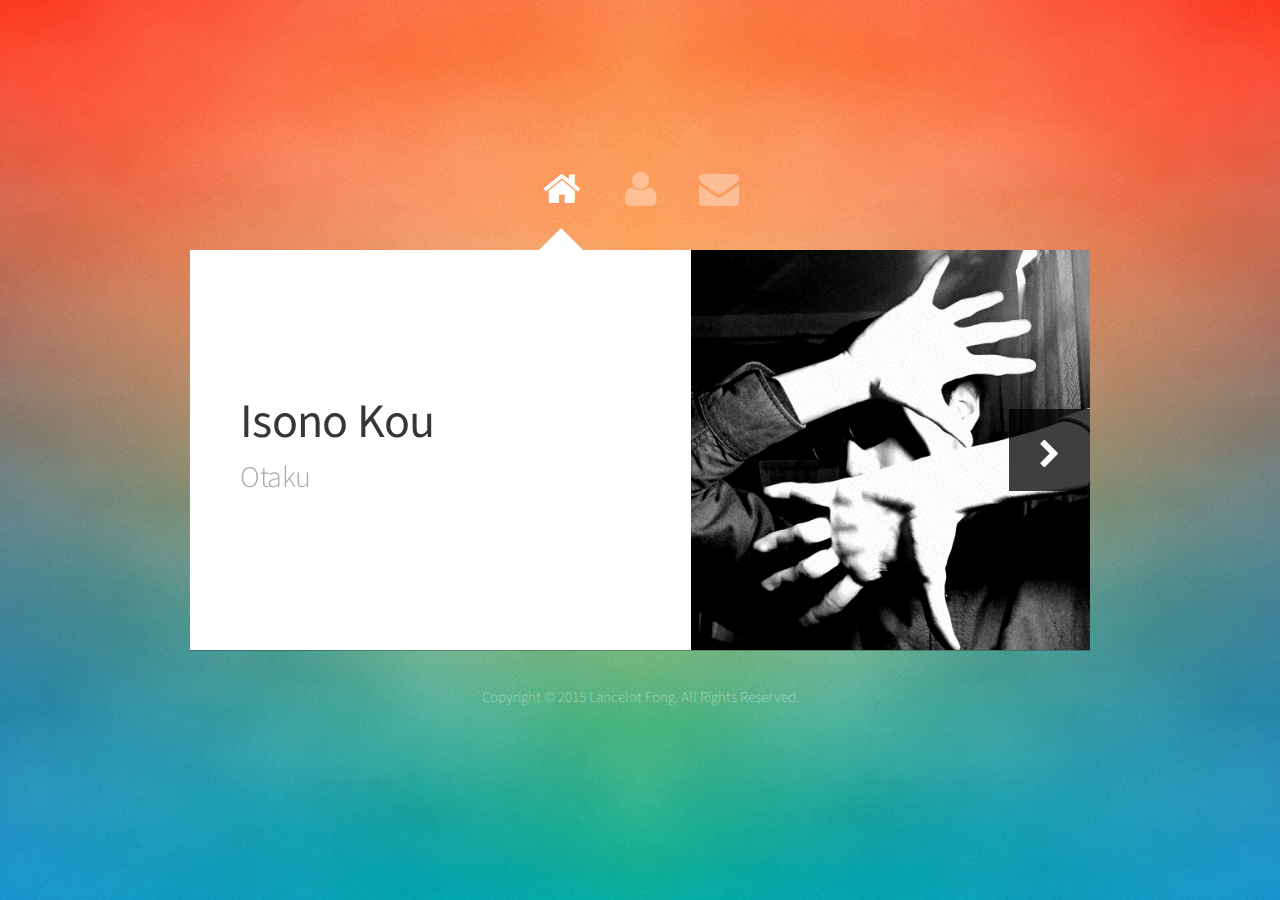
==== index.html @ bc3ad53a "update" ====
<!DOCTYPE HTML>
<!--
	Astral by HTML5 UP
-->
<html>
	<head>
		<title>Isono Kou</title>
		<meta charset="utf-8" />
		<meta name="viewport" content="width=device-width, initial-scale=1" />
		<!--[if lte IE 8]><script src="assets/js/ie/html5shiv.js"></script><![endif]-->
		<link rel="stylesheet" href="assets/css/main.css" />
		<noscript><link rel="stylesheet" href="assets/css/noscript.css" /></noscript>
		<!--[if lte IE 8]><link rel="stylesheet" href="assets/css/ie8.css" /><![endif]-->
	</head>
	<body>

		<!-- Wrapper-->
			<div id="wrapper">

				<!-- Nav -->
					<nav id="nav">
						<a href="#me" class="icon fa-home active"><span>Home</span></a>
						<a href="#about" class="icon fa-user"><span>About me</span></a>
						<a href="#contact" class="icon fa-envelope"><span>Contact</span></a>
					</nav>

				<!-- Main -->
					<div id="main">

						<!-- Me -->
							<article id="me" class="panel">
								<header>
									<h1>Isono Kou</h1>
									<p>Otaku</p>
								</header>
								<a href="#about" class="jumplink pic">
									<span class="arrow icon fa-chevron-right"><span>About me</span></span>
									<img src="images/me.jpg" alt="" />
								</a>
							</article>

						<!-- About -->
							<article id="about" class="panel">
								<header>
									<h2>About me</h2>
								</header>
								<p>
									Located in Guangzhou.<br>
									Studying in HHUC.<br>
									Male, Heterosexual, Single.<br>
									im@s Producer.<br>
								</p>
							</article>

						<!-- Contact -->
							<article id="contact" class="panel">
								<header>
									<h2>One more thing...</h2>
								</header>
								<section>
									<div class="row">
										<div class="4u 12u$(mobile)">
											<a href="https://twitter.com/NyOG_" class="image fit icon fa-twitter"><img src="images/pic01.jpg" alt=""></a>
										</div>
										<div class="4u 12u$(mobile)">
											<a href="http://weibo.com/u/617101222" class="image fit icon fa-weibo"><img src="images/pic02.jpg" alt=""></a>
										</div>
										<div class="4u$ 12u$(mobile)">
											<a href="http://instagram.com/nyog_" class="image fit icon fa-instagram"><img src="images/pic03.jpg" alt=""></a>
										</div>
										<div class="4u 12u$(mobile)">
											<a href="mailto:lbfy@maki.im" class="image fit icon fa-envelope"><img src="images/pic04.jpg" alt=""></a>
										</div>
										<div class="4u 12u$(mobile)">
											<a href="https://telegram.me/NyOGp" class="image fit icon fa-paper-plane-o"><img src="images/pic05.jpg" alt=""></a>
										</div>
										<div class="4u$ 12u$(mobile)">
											<a href="http://blog.maki.im" class="image fit icon fa-tumblr"><img src="images/pic06.jpg" alt=""></a>
										</div>
									</div>
								</section>

							</article>

					</div>

				<!-- Footer -->
					<div id="footer">
						<ul class="copyright">
							<li>Copyright &copy; 2015 Lancelot Fong. All Rights Reserved.</li>
						</ul>
					</div>

			</div>

		<!-- Scripts -->
			<script src="assets/js/jquery.min.js"></script>
			<script src="assets/js/skel.min.js"></script>
			<script src="assets/js/skel-viewport.min.js"></script>
			<script src="assets/js/util.js"></script>
			<!--[if lte IE 8]><script src="assets/js/ie/respond.min.js"></script><![endif]-->
			<script src="assets/js/main.js"></script>

	</body>
</html>
---- assets/css/main.css ----
@import url("http://fonts.googleapis.com/css?family=Source+Sans+Pro:300,400,300italic,400italic");
@import url("font-awesome.min.css");

/*
	Astral by HTML5 UP
	html5up.net | @n33co
	Free for personal and commercial use under the CCA 3.0 license (html5up.net/license)
*/

/* Reset */

	html, body, div, span, applet, object, iframe, h1, h2, h3, h4, h5, h6, p, blockquote, pre, a, abbr, acronym, address, big, cite, code, del, dfn, em, img, ins, kbd, q, s, samp, small, strike, strong, sub, sup, tt, var, b, u, i, center, dl, dt, dd, ol, ul, li, fieldset, form, label, legend, table, caption, tbody, tfoot, thead, tr, th, td, article, aside, canvas, details, embed, figure, figcaption, footer, header, hgroup, menu, nav, output, ruby, section, summary, time, mark, audio, video {
		margin: 0;
		padding: 0;
		border: 0;
		font-size: 100%;
		font: inherit;
		vertical-align: baseline;
	}

	article, aside, details, figcaption, figure, footer, header, hgroup, menu, nav, section {
		display: block;
	}

	body {
		line-height: 1;
	}

	ol, ul {
		list-style: none;
	}

	blockquote, q {
		quotes: none;
	}

	blockquote:before, blockquote:after, q:before, q:after {
		content: '';
		content: none;
	}

	table {
		border-collapse: collapse;
		border-spacing: 0;
	}

	body {
		-webkit-text-size-adjust: none;
	}

/* Box Model */

	*, *:before, *:after {
		-moz-box-sizing: border-box;
		-webkit-box-sizing: border-box;
		box-sizing: border-box;
	}

/* Grid */

	.row {
		border-bottom: solid 1px transparent;
		-moz-box-sizing: border-box;
		-webkit-box-sizing: border-box;
		box-sizing: border-box;
	}

	.row > * {
		float: left;
		-moz-box-sizing: border-box;
		-webkit-box-sizing: border-box;
		box-sizing: border-box;
	}

	.row:after, .row:before {
		content: '';
		display: block;
		clear: both;
		height: 0;
	}

	.row.uniform > * > :first-child {
		margin-top: 0;
	}

	.row.uniform > * > :last-child {
		margin-bottom: 0;
	}

	.row.\30 \25 > * {
		padding: 0 0 0 0px;
	}

	.row.\30 \25 {
		margin: 0 0 -1px 0px;
	}

	.row.uniform.\30 \25 > * {
		padding: 0px 0 0 0px;
	}

	.row.uniform.\30 \25 {
		margin: 0px 0 -1px 0px;
	}

	.row > * {
		padding: 0 0 0 40px;
	}

	.row {
		margin: 0 0 -1px -40px;
	}

	.row.uniform > * {
		padding: 40px 0 0 40px;
	}

	.row.uniform {
		margin: -40px 0 -1px -40px;
	}

	.row.\32 00\25 > * {
		padding: 0 0 0 80px;
	}

	.row.\32 00\25 {
		margin: 0 0 -1px -80px;
	}

	.row.uniform.\32 00\25 > * {
		padding: 80px 0 0 80px;
	}

	.row.uniform.\32 00\25 {
		margin: -80px 0 -1px -80px;
	}

	.row.\31 50\25 > * {
		padding: 0 0 0 60px;
	}

	.row.\31 50\25 {
		margin: 0 0 -1px -60px;
	}

	.row.uniform.\31 50\25 > * {
		padding: 60px 0 0 60px;
	}

	.row.uniform.\31 50\25 {
		margin: -60px 0 -1px -60px;
	}

	.row.\35 0\25 > * {
		padding: 0 0 0 20px;
	}

	.row.\35 0\25 {
		margin: 0 0 -1px -20px;
	}

	.row.uniform.\35 0\25 > * {
		padding: 20px 0 0 20px;
	}

	.row.uniform.\35 0\25 {
		margin: -20px 0 -1px -20px;
	}

	.row.\32 5\25 > * {
		padding: 0 0 0 10px;
	}

	.row.\32 5\25 {
		margin: 0 0 -1px -10px;
	}

	.row.uniform.\32 5\25 > * {
		padding: 10px 0 0 10px;
	}

	.row.uniform.\32 5\25 {
		margin: -10px 0 -1px -10px;
	}

	.\31 2u, .\31 2u\24 {
		width: 100%;
		clear: none;
		margin-left: 0;
	}

	.\31 1u, .\31 1u\24 {
		width: 91.6666666667%;
		clear: none;
		margin-left: 0;
	}

	.\31 0u, .\31 0u\24 {
		width: 83.3333333333%;
		clear: none;
		margin-left: 0;
	}

	.\39 u, .\39 u\24 {
		width: 75%;
		clear: none;
		margin-left: 0;
	}

	.\38 u, .\38 u\24 {
		width: 66.6666666667%;
		clear: none;
		margin-left: 0;
	}

	.\37 u, .\37 u\24 {
		width: 58.3333333333%;
		clear: none;
		margin-left: 0;
	}

	.\36 u, .\36 u\24 {
		width: 50%;
		clear: none;
		margin-left: 0;
	}

	.\35 u, .\35 u\24 {
		width: 41.6666666667%;
		clear: none;
		margin-left: 0;
	}

	.\34 u, .\34 u\24 {
		width: 33.3333333333%;
		clear: none;
		margin-left: 0;
	}

	.\33 u, .\33 u\24 {
		width: 25%;
		clear: none;
		margin-left: 0;
	}

	.\32 u, .\32 u\24 {
		width: 16.6666666667%;
		clear: none;
		margin-left: 0;
	}

	.\31 u, .\31 u\24 {
		width: 8.3333333333%;
		clear: none;
		margin-left: 0;
	}

	.\31 2u\24 + *,
	.\31 1u\24 + *,
	.\31 0u\24 + *,
	.\39 u\24 + *,
	.\38 u\24 + *,
	.\37 u\24 + *,
	.\36 u\24 + *,
	.\35 u\24 + *,
	.\34 u\24 + *,
	.\33 u\24 + *,
	.\32 u\24 + *,
	.\31 u\24 + * {
		clear: left;
	}

	.\-11u {
		margin-left: 91.66667%;
	}

	.\-10u {
		margin-left: 83.33333%;
	}

	.\-9u {
		margin-left: 75%;
	}

	.\-8u {
		margin-left: 66.66667%;
	}

	.\-7u {
		margin-left: 58.33333%;
	}

	.\-6u {
		margin-left: 50%;
	}

	.\-5u {
		margin-left: 41.66667%;
	}

	.\-4u {
		margin-left: 33.33333%;
	}

	.\-3u {
		margin-left: 25%;
	}

	.\-2u {
		margin-left: 16.66667%;
	}

	.\-1u {
		margin-left: 8.33333%;
	}

	@media screen and (min-width: 737px) {

		.row > * {
			padding: 25px 0 0 25px;
		}

		.row {
			margin: -25px 0 -1px -25px;
		}

		.row.uniform > * {
			padding: 25px 0 0 25px;
		}

		.row.uniform {
			margin: -25px 0 -1px -25px;
		}

		.row.\32 00\25 > * {
			padding: 50px 0 0 50px;
		}

		.row.\32 00\25 {
			margin: -50px 0 -1px -50px;
		}

		.row.uniform.\32 00\25 > * {
			padding: 50px 0 0 50px;
		}

		.row.uniform.\32 00\25 {
			margin: -50px 0 -1px -50px;
		}

		.row.\31 50\25 > * {
			padding: 37.5px 0 0 37.5px;
		}

		.row.\31 50\25 {
			margin: -37.5px 0 -1px -37.5px;
		}

		.row.uniform.\31 50\25 > * {
			padding: 37.5px 0 0 37.5px;
		}

		.row.uniform.\31 50\25 {
			margin: -37.5px 0 -1px -37.5px;
		}

		.row.\35 0\25 > * {
			padding: 12.5px 0 0 12.5px;
		}

		.row.\35 0\25 {
			margin: -12.5px 0 -1px -12.5px;
		}

		.row.uniform.\35 0\25 > * {
			padding: 12.5px 0 0 12.5px;
		}

		.row.uniform.\35 0\25 {
			margin: -12.5px 0 -1px -12.5px;
		}

		.row.\32 5\25 > * {
			padding: 6.25px 0 0 6.25px;
		}

		.row.\32 5\25 {
			margin: -6.25px 0 -1px -6.25px;
		}

		.row.uniform.\32 5\25 > * {
			padding: 6.25px 0 0 6.25px;
		}

		.row.uniform.\32 5\25 {
			margin: -6.25px 0 -1px -6.25px;
		}

		.\31 2u\28desktop\29, .\31 2u\24\28desktop\29 {
			width: 100%;
			clear: none;
			margin-left: 0;
		}

		.\31 1u\28desktop\29, .\31 1u\24\28desktop\29 {
			width: 91.6666666667%;
			clear: none;
			margin-left: 0;
		}

		.\31 0u\28desktop\29, .\31 0u\24\28desktop\29 {
			width: 83.3333333333%;
			clear: none;
			margin-left: 0;
		}

		.\39 u\28desktop\29, .\39 u\24\28desktop\29 {
			width: 75%;
			clear: none;
			margin-left: 0;
		}

		.\38 u\28desktop\29, .\38 u\24\28desktop\29 {
			width: 66.6666666667%;
			clear: none;
			margin-left: 0;
		}

		.\37 u\28desktop\29, .\37 u\24\28desktop\29 {
			width: 58.3333333333%;
			clear: none;
			margin-left: 0;
		}

		.\36 u\28desktop\29, .\36 u\24\28desktop\29 {
			width: 50%;
			clear: none;
			margin-left: 0;
		}

		.\35 u\28desktop\29, .\35 u\24\28desktop\29 {
			width: 41.6666666667%;
			clear: none;
			margin-left: 0;
		}

		.\34 u\28desktop\29, .\34 u\24\28desktop\29 {
			width: 33.3333333333%;
			clear: none;
			margin-left: 0;
		}

		.\33 u\28desktop\29, .\33 u\24\28desktop\29 {
			width: 25%;
			clear: none;
			margin-left: 0;
		}

		.\32 u\28desktop\29, .\32 u\24\28desktop\29 {
			width: 16.6666666667%;
			clear: none;
			margin-left: 0;
		}

		.\31 u\28desktop\29, .\31 u\24\28desktop\29 {
			width: 8.3333333333%;
			clear: none;
			margin-left: 0;
		}

		.\31 2u\24\28desktop\29 + *,
		.\31 1u\24\28desktop\29 + *,
		.\31 0u\24\28desktop\29 + *,
		.\39 u\24\28desktop\29 + *,
		.\38 u\24\28desktop\29 + *,
		.\37 u\24\28desktop\29 + *,
		.\36 u\24\28desktop\29 + *,
		.\35 u\24\28desktop\29 + *,
		.\34 u\24\28desktop\29 + *,
		.\33 u\24\28desktop\29 + *,
		.\32 u\24\28desktop\29 + *,
		.\31 u\24\28desktop\29 + * {
			clear: left;
		}

		.\-11u\28desktop\29 {
			margin-left: 91.66667%;
		}

		.\-10u\28desktop\29 {
			margin-left: 83.33333%;
		}

		.\-9u\28desktop\29 {
			margin-left: 75%;
		}

		.\-8u\28desktop\29 {
			margin-left: 66.66667%;
		}

		.\-7u\28desktop\29 {
			margin-left: 58.33333%;
		}

		.\-6u\28desktop\29 {
			margin-left: 50%;
		}

		.\-5u\28desktop\29 {
			margin-left: 41.66667%;
		}

		.\-4u\28desktop\29 {
			margin-left: 33.33333%;
		}

		.\-3u\28desktop\29 {
			margin-left: 25%;
		}

		.\-2u\28desktop\29 {
			margin-left: 16.66667%;
		}

		.\-1u\28desktop\29 {
			margin-left: 8.33333%;
		}

	}

	@media screen and (max-width: 736px) {

		.row > * {
			padding: 15px 0 0 15px;
		}

		.row {
			margin: -15px 0 -1px -15px;
		}

		.row.uniform > * {
			padding: 15px 0 0 15px;
		}

		.row.uniform {
			margin: -15px 0 -1px -15px;
		}

		.row.\32 00\25 > * {
			padding: 30px 0 0 30px;
		}

		.row.\32 00\25 {
			margin: -30px 0 -1px -30px;
		}

		.row.uniform.\32 00\25 > * {
			padding: 30px 0 0 30px;
		}

		.row.uniform.\32 00\25 {
			margin: -30px 0 -1px -30px;
		}

		.row.\31 50\25 > * {
			padding: 22.5px 0 0 22.5px;
		}

		.row.\31 50\25 {
			margin: -22.5px 0 -1px -22.5px;
		}

		.row.uniform.\31 50\25 > * {
			padding: 22.5px 0 0 22.5px;
		}

		.row.uniform.\31 50\25 {
			margin: -22.5px 0 -1px -22.5px;
		}

		.row.\35 0\25 > * {
			padding: 7.5px 0 0 7.5px;
		}

		.row.\35 0\25 {
			margin: -7.5px 0 -1px -7.5px;
		}

		.row.uniform.\35 0\25 > * {
			padding: 7.5px 0 0 7.5px;
		}

		.row.uniform.\35 0\25 {
			margin: -7.5px 0 -1px -7.5px;
		}

		.row.\32 5\25 > * {
			padding: 3.75px 0 0 3.75px;
		}

		.row.\32 5\25 {
			margin: -3.75px 0 -1px -3.75px;
		}

		.row.uniform.\32 5\25 > * {
			padding: 3.75px 0 0 3.75px;
		}

		.row.uniform.\32 5\25 {
			margin: -3.75px 0 -1px -3.75px;
		}

		.\31 2u\28mobile\29, .\31 2u\24\28mobile\29 {
			width: 100%;
			clear: none;
			margin-left: 0;
		}

		.\31 1u\28mobile\29, .\31 1u\24\28mobile\29 {
			width: 91.6666666667%;
			clear: none;
			margin-left: 0;
		}

		.\31 0u\28mobile\29, .\31 0u\24\28mobile\29 {
			width: 83.3333333333%;
			clear: none;
			margin-left: 0;
		}

		.\39 u\28mobile\29, .\39 u\24\28mobile\29 {
			width: 75%;
			clear: none;
			margin-left: 0;
		}

		.\38 u\28mobile\29, .\38 u\24\28mobile\29 {
			width: 66.6666666667%;
			clear: none;
			margin-left: 0;
		}

		.\37 u\28mobile\29, .\37 u\24\28mobile\29 {
			width: 58.3333333333%;
			clear: none;
			margin-left: 0;
		}

		.\36 u\28mobile\29, .\36 u\24\28mobile\29 {
			width: 50%;
			clear: none;
			margin-left: 0;
		}

		.\35 u\28mobile\29, .\35 u\24\28mobile\29 {
			width: 41.6666666667%;
			clear: none;
			margin-left: 0;
		}

		.\34 u\28mobile\29, .\34 u\24\28mobile\29 {
			width: 33.3333333333%;
			clear: none;
			margin-left: 0;
		}

		.\33 u\28mobile\29, .\33 u\24\28mobile\29 {
			width: 25%;
			clear: none;
			margin-left: 0;
		}

		.\32 u\28mobile\29, .\32 u\24\28mobile\29 {
			width: 16.6666666667%;
			clear: none;
			margin-left: 0;
		}

		.\31 u\28mobile\29, .\31 u\24\28mobile\29 {
			width: 8.3333333333%;
			clear: none;
			margin-left: 0;
		}

		.\31 2u\24\28mobile\29 + *,
		.\31 1u\24\28mobile\29 + *,
		.\31 0u\24\28mobile\29 + *,
		.\39 u\24\28mobile\29 + *,
		.\38 u\24\28mobile\29 + *,
		.\37 u\24\28mobile\29 + *,
		.\36 u\24\28mobile\29 + *,
		.\35 u\24\28mobile\29 + *,
		.\34 u\24\28mobile\29 + *,
		.\33 u\24\28mobile\29 + *,
		.\32 u\24\28mobile\29 + *,
		.\31 u\24\28mobile\29 + * {
			clear: left;
		}

		.\-11u\28mobile\29 {
			margin-left: 91.66667%;
		}

		.\-10u\28mobile\29 {
			margin-left: 83.33333%;
		}

		.\-9u\28mobile\29 {
			margin-left: 75%;
		}

		.\-8u\28mobile\29 {
			margin-left: 66.66667%;
		}

		.\-7u\28mobile\29 {
			margin-left: 58.33333%;
		}

		.\-6u\28mobile\29 {
			margin-left: 50%;
		}

		.\-5u\28mobile\29 {
			margin-left: 41.66667%;
		}

		.\-4u\28mobile\29 {
			margin-left: 33.33333%;
		}

		.\-3u\28mobile\29 {
			margin-left: 25%;
		}

		.\-2u\28mobile\29 {
			margin-left: 16.66667%;
		}

		.\-1u\28mobile\29 {
			margin-left: 8.33333%;
		}

	}

/* Basic */

	body {
		background-image: url("images/overlay.png"), url("images/bg.jpg");
		background-repeat: repeat, no-repeat;
		background-size: auto, 100% 100%;
		font-family: 'Source Sans Pro', sans-serif;
		font-weight: 300;
		color: #777777;
	}

		body.is-loading *, body.is-loading *:before, body.is-loading *:after {
			-moz-transition: none !important;
			-webkit-transition: none !important;
			-ms-transition: none !important;
			transition: none !important;
			-moz-animation: none !important;
			-webkit-animation: none !important;
			-ms-animation: none !important;
			animation: none !important;
		}

	input, textarea, select {
		font-family: 'Source Sans Pro', sans-serif;
		font-weight: 300;
		color: #777777;
	}

	strong, b, h1, h2, h3, h4, h5, h6 {
		font-weight: 400;
		color: #363636;
	}

	blockquote {
		border-left: solid 0.5em #ddd;
		padding: 1em 0 1em 2em;
		font-style: italic;
	}

	em, i {
		font-style: italic;
	}

	hr {
		border: 0;
		border-top: solid 1px #ddd;
		padding: 1.5em 0 0 0;
		margin: 1.75em 0 0 0;
	}

	sub {
		position: relative;
		top: 0.5em;
		font-size: 0.8em;
	}

	sup {
		position: relative;
		top: -0.5em;
		font-size: 0.8em;
	}

	br.clear {
		clear: both;
	}

	p, ul, ol, dl, table, blockquote, form {
		margin-bottom: 2em;
	}

/* Table */

	table {
		width: 100%;
	}

		table.default tbody tr {
			border-bottom: solid 1px #f4f4f4;
		}

		table.default td {
			padding: 0.5em 1em 0.5em 1em;
		}

		table.default th {
			text-align: left;
			font-weight: 400;
			padding: 0.5em 1em 0.5em 1em;
		}

		table.default thead {
			border-bottom: solid 2px #f4f4f4;
		}

/* Form */

	form label {
		display: block;
		font-weight: 400;
		color: #363636;
		margin: 0 0 1em 0;
	}

	form input[type="text"],
	form input[type="email"],
	form input[type="password"],
	form select,
	form textarea {
		-webkit-appearance: none;
		border: 0;
		background: #f4f4f4;
		padding: 0.75em;
		width: 100%;
		-moz-transition: background-color .25s ease-in-out;
		-webkit-transition: background-color .25s ease-in-out;
		-ms-transition: background-color .25s ease-in-out;
		transition: background-color .25s ease-in-out;
	}

		form input[type="text"]:focus,
		form input[type="email"]:focus,
		form input[type="password"]:focus,
		form select:focus,
		form textarea:focus {
			background: #f8f8f8;
		}

	form input[type="text"],
	form input[type="email"],
	form input[type="password"],
	form select {
		line-height: 1.35em;
	}

	form ::-webkit-input-placeholder {
		color: #999;
	}

	form :-moz-placeholder {
		color: #999;
	}

	form ::-moz-placeholder {
		color: #999;
	}

	form :-ms-input-placeholder {
		color: #999;
	}

/* Section/Article */

	section, article {
		margin-bottom: 3em;
	}

		section > :last-child, section:last-child, article > :last-child, article:last-child {
			margin-bottom: 0;
		}

	header > p {
		color: #aaa;
	}

/* Image */

	.image {
		display: inline-block;
	}

		.image img {
			display: block;
			width: 100%;
		}

		.image.fit {
			display: block;
			width: 100%;
		}

		.image.featured {
			display: block;
			width: 100%;
			margin: 0 0 2em 0;
		}

		.image.left {
			float: left;
			margin: 0 2em 2em 0;
		}

		.image.centered {
			display: block;
			margin: 0 0 2em 0;
		}

			.image.centered img {
				margin: 0 auto;
				width: auto;
			}
				.image.icon {
			-moz-perspective: 500px;
			-webkit-perspective: 500px;
			-ms-perspective: 500px;
			perspective: 500px;
		}

			.image.icon:before {
				-moz-transition: -moz-transform 0.1s ease-in-out, font-size 0.1s ease-in-out;
				-webkit-transition: -webkit-transform 0.1s ease-in-out, font-size 0.1s ease-in-out;
				-ms-transition: -ms-transform 0.1s ease-in-out, font-size 0.1s ease-in-out;
				transition: transform 0.1s ease-in-out, font-size 0.1s ease-in-out;
				color: #fff;
				font-size: 6em;
				height: 1em;
				left: 50%;
				line-height: 1em;
				margin: -0.5em 0 0 -0.5em;
				position: absolute;
				text-align: center;
				top: 50%;
				width: 1em;
				z-index: 1;
			}

			.image.icon:hover:before {
				-moz-transform: translateZ(1em);
				-webkit-transform: translateZ(1em);
				-ms-transform: translateZ(1em);
				transform: translateZ(1em);
			}

			.image.icon:hover:after {
				opacity: 1;
			}

	span.image.icon {
		cursor: default;
	}
	

/* Button */

	input[type="button"],
	input[type="submit"],
	input[type="reset"],
	button,
	.button {
		-webkit-appearance: none;
		display: inline-block;
		background-color: #222222;
		color: #ffffff;
		border: 0;
		cursor: pointer;
		outline: 0;
		-moz-transition: background-color .25s ease-in-out;
		-webkit-transition: background-color .25s ease-in-out;
		-ms-transition: background-color .25s ease-in-out;
		transition: background-color .25s ease-in-out;
	}

		input[type="button"]:hover,
		input[type="submit"]:hover,
		input[type="reset"]:hover,
		button:hover,
		.button:hover {
			background-color: #333333;
		}

		input[type="button"]:active,
		input[type="submit"]:active,
		input[type="reset"]:active,
		button:active,
		.button:active {
			background-color: #444444;
		}

		input[type="button"].alt,
		input[type="submit"].alt,
		input[type="reset"].alt,
		button.alt,
		.button.alt {
			background-color: #777777;
		}

			input[type="button"].alt:hover,
			input[type="submit"].alt:hover,
			input[type="reset"].alt:hover,
			button.alt:hover,
			.button.alt:hover {
				background-color: #888888;
			}

			input[type="button"].alt:active,
			input[type="submit"].alt:active,
			input[type="reset"].alt:active,
			button.alt:active,
			.button.alt:active {
				background-color: #999999;
			}

/* List */

	ul.default {
		list-style: disc;
		padding-left: 1em;
	}

		ul.default li {
			padding-left: 0.5em;
		}

	ul.actions li {
		display: inline-block;
		margin-left: 0.5em;
	}

		ul.actions li:first-child {
			margin-left: 0;
		}

	ol.default {
		list-style: decimal;
		padding-left: 1.25em;
	}

		ol.default li {
			padding-left: 0.25em;
		}

/* Icons */

	.icon {
		position: relative;
		text-decoration: none;
	}

		.icon:before {
			-moz-osx-font-smoothing: grayscale;
			-webkit-font-smoothing: antialiased;
			font-family: FontAwesome;
			font-style: normal;
			font-weight: normal;
			text-transform: none !important;
		}

		.icon > .label {
			display: none;
		}

/* Nav */

	#nav a {
		position: relative;
		display: inline-block;
		color: #ffffff;
		width: 1em;
		height: 1em;
		line-height: 0.9em;
	}

		#nav a.icon:before {
			padding-right: 0;
		}

/* Panels */

	#main {
		position: relative;
		overflow: hidden;
	}

	.panel {
		position: relative;
	}

/* Me */

	#me .pic {
		position: relative;
		display: block;
	}

		#me .pic:before {
			content: '';
			position: absolute;
			top: 0;
			left: 0;
			background: url("images/overlay.png");
			width: 100%;
			height: 100%;
			z-index: 1;
		}

/* Footer */

	#footer {
		color: #ccc;
		color: rgba(255, 255, 255, 0.45);
	}

		#footer a {
			color: #ddd;
			color: rgba(255, 255, 255, 0.65);
			-moz-transition: color .25s ease-in-out;
			-webkit-transition: color .25s ease-in-out;
			-ms-transition: color .25s ease-in-out;
			transition: color .25s ease-in-out;
		}

			#footer a:hover {
				color: white;
			}

		#footer .copyright li {
			display: inline-block;
		}

			#footer .copyright li:before {
				display: inline;
				content: '\2022';
				opacity: 0.5;
				padding: 0 0.75em 0 0.75em;
			}

			#footer .copyright li:first-child:before {
				display: none;
			}

/* Desktop */

	@media screen and (min-width: 737px) {

		/* Basic */

			html {
				min-width: 100%;
				min-height: 100%;
			}

			body {
				width: 100%;
				min-width: 1000px;
				min-height: 100%;
				overflow-y: scroll;
				background-attachment: fixed;
				font-size: 14pt;
				line-height: 1.75em;
			}

			input, textarea, select {
				font-size: 14pt;
				line-height: 1.75em;
			}

			h1 {
				font-size: 2.4em;
				letter-spacing: -0.015em;
			}

			h2 {
				font-size: 1.8em;
				letter-spacing: -0.015em;
			}

			h3, h4, h5, h6 {
				font-size: 1.25em;
				letter-spacing: -0.015em;
			}

		/* Section/Article */

			header {
				margin: 0 0 1.5em 0;
			}

				header > p {
					margin: 0.5em 0 0 0;
				}

		/* Button */

			input[type="button"],
			input[type="submit"],
			input[type="reset"],
			button,
			.button {
				padding: 0.7em 1.5em 0.7em 1.5em;
			}

				input[type="button"].small,
				input[type="submit"].small,
				input[type="reset"].small,
				button.small,
				.button.small {
					font-size: 0.75em;
				}

				input[type="button"].big,
				input[type="submit"].big,
				input[type="reset"].big,
				button.big,
				.button.big {
					font-size: 1.25em;
					padding: 0.5em 1.25em 0.5em 1.25em;
				}

				input[type="button"].huge,
				input[type="submit"].huge,
				input[type="reset"].huge,
				button.huge,
				.button.huge {
					font-size: 1.5em;
					padding: 0.5em 1.25em 0.5em 1.25em;
				}

		/* Wrapper */

			#wrapper {
				width: 45em;
				margin: 0 auto;
				opacity: 0.00001;
			}

				#wrapper.tall {
					padding-bottom: 6em;
				}

		/* Nav */

			#nav {
				text-align: center;
				height: 4.25em;
				cursor: default;
			}

				#nav a {
					font-size: 2.5em;
					margin: 0 0.25em 0 0.25em;
					opacity: 0.35;
					outline: 0;
					-moz-transition: opacity .25s ease-in-out;
					-webkit-transition: opacity .25s ease-in-out;
					-ms-transition: opacity .25s ease-in-out;
					transition: opacity .25s ease-in-out;
				}

					#nav a:before {
						font-size: 0.8em;
					}

					#nav a:after {
						content: '';
						display: block;
						position: absolute;
						left: 50%;
						bottom: -0.75em;
						margin-left: -0.5em;
						border-bottom: solid 0em #ffffff;
						border-left: solid 0.5em transparent;
						border-right: solid 0.5em transparent;
						-moz-transition: border-bottom-width .25s ease-in-out;
						-webkit-transition: border-bottom-width .25s ease-in-out;
						-ms-transition: border-bottom-width .25s ease-in-out;
						transition: border-bottom-width .25s ease-in-out;
					}

					#nav a span {
						display: block;
						position: absolute;
						background: #222222;
						color: #ffffff;
						top: -2.75em;
						font-size: 0.3em;
						height: 2.25em;
						line-height: 2.25em;
						left: 50%;
						opacity: 0;
						-moz-transition: opacity .25s ease-in-out;
						-webkit-transition: opacity .25s ease-in-out;
						-ms-transition: opacity .25s ease-in-out;
						transition: opacity .25s ease-in-out;
						width: 5.5em;
						margin-left: -2.75em;
					}

						#nav a span:after {
							content: '';
							display: block;
							position: absolute;
							bottom: -0.4em;
							left: 50%;
							margin-left: -0.6em;
							border-top: solid 0.6em #222222;
							border-left: solid 0.6em transparent;
							border-right: solid 0.6em transparent;
						}

					#nav a:hover {
						opacity: 1.0;
					}

						#nav a:hover span {
							opacity: 1.0;
						}

					#nav a.active {
						opacity: 1.0;
					}

						#nav a.active:after {
							border-bottom-width: 0.5em;
						}

		/* Panels */

			#main {
				width: 45em;
				background: #ffffff;
				box-shadow: 0px 1px 0px 0px rgba(0, 0, 0, 0.25);
			}

			.panel {
				padding: 3.5em 2.5em 3.5em 2.5em;
				position: absolute;
				top: 0;
				left: 0;
				width: 45em;
			}

		/* Me */

			#me {
				padding: 0;
				height: 20em;
			}

				#me .pic {
					display: block;
					position: absolute;
					right: -1px;
					top: 0;
					height: 100%;
					text-decoration: none;
				}

					#me .pic img {
						position: relative;
						display: block;
						height: 100%;
					}

					#me .pic .arrow {
						display: block;
						position: absolute;
						right: 0;
						top: 50%;
						margin-top: -1.375em;
						width: 2.75em;
						height: 2.75em;
						background: #000;
						background: rgba(0, 0, 0, 0.75);
						color: #ffffff;
						text-align: center;
						line-height: 2.75em;
						font-size: 1.5em;
						z-index: 1;
						-moz-transition: width .15s ease-in-out, padding-right .15s ease-in-out;
						-webkit-transition: width .15s ease-in-out, padding-right .15s ease-in-out;
						-ms-transition: width .15s ease-in-out, padding-right .15s ease-in-out;
						transition: width .15s ease-in-out, padding-right .15s ease-in-out;
					}

						#me .pic .arrow:before {
							position: relative;
							padding-right: 0;
							top: 0.125em;
						}

						#me .pic .arrow span {
							display: block;
							text-indent: -9999px;
						}

					#me .pic:hover .arrow {
						width: 3em;
						padding-right: 0.25em;
					}

				#me header {
					position: absolute;
					left: 0;
					top: 0;
					width: 100%;
					height: 100%;
					margin-left: 2.5em;
				}

					#me header > h1 {
						position: absolute;
						left: 0;
						bottom: 52.5%;
						margin: 0;
					}

					#me header > p {
						position: absolute;
						left: 0;
						top: 52.5%;
						font-size: 1.5em;
						letter-spacing: -0.015em;
						margin-top: 0;
					}

		/* Footer */

			#footer {
				text-align: center;
				padding: 2em 0 0 0;
				font-size: 0.75em;
			}

	}

/* Mobile */

	@media screen and (max-width: 736px) {

		/* Basic */

			body, input, textarea, select {
				font-size: 11pt;
				line-height: 1.75em;
			}

			h1, h2 {
				font-size: 1.75em;
				letter-spacing: -0.025em;
			}

			h3, h4, h5, h6 {
				font-size: 1.25em;
				letter-spacing: -0.025em;
			}

		/* Section/Article */

			header {
				margin: 0 0 1.5em 0;
			}

				header > p {
					margin: 0.5em 0 0 0;
				}

		/* Table */

			table.style1 {
				overflow-x: scroll;
			}

		/* List */

			ul.actions li {
				display: block;
				margin: 0.5em 0 0 0;
			}

				ul.actions li:first-child {
					margin-top: 0;
				}

		/* Button */

			input[type="button"],
			input[type="submit"],
			input[type="reset"],
			button,
			.button {
				display: block;
				width: 100%;
				padding: 0.75em 0 0.75em 0;
				text-align: center;
			}

		/* Wrapper */

			#wrapper {
				padding: 7px;
			}

		/* Nav */

			#nav {
				text-align: center;
				margin: 6px 0 8px 0;
			}

				#nav a {
					font-size: 2em;
					opacity: 0.5;
					outline: 0;
					width: 1.5em;
					height: 1.5em;
					line-height: 1.35em;
					margin: 0 0.25em 0 0.25em;
				}

					#nav a:active {
						opacity: 1.0;
					}

					#nav a span {
						display: none;
					}

		/* Panels */

			#main {
				background: none;
			}

			.panel {
				padding: 15px 15px 15px 15px;
				margin: 0 0 7px 0;
				background: #ffffff;
				box-shadow: 0px 1px 0px 0px rgba(0, 0, 0, 0.25);
			}

				.panel header {
					padding-top: 1em;
				}

		/* Me */

			#me .pic {
				width: 100%;
			}

				#me .pic img {
					display: block;
					width: 100%;
				}

				#me .pic .arrow {
					display: none;
				}

			#me header {
				text-align: center;
			}

				#me header > h1 {
					font-size: 2.15em;
					letter-spacing: -0.025em;
				}

				#me header > p {
					font-size: 1.25em;
				}

		/* Footer */

			#footer {
				text-align: center;
				padding: 2em 0 0 0;
				font-size: 0.85em;
			}

				#footer .copyright li {
					display: block;
				}

					#footer .copyright li:before {
						display: none;
					}

	}
---- assets/css/noscript.css ----
/*
	Astral by HTML5 UP
	html5up.net | @n33co
	Free for personal and commercial use under the CCA 3.0 license (html5up.net/license)
*/

/* Wrapper */

	#wrapper {
		opacity: 1.0;
	}

/* Nav */

	#nav {
		margin-top: 4em;
	}

		#nav a {
			opacity: 1.0;
		}

			#nav a:before, #nav a:after {
				display: none;
			}

			#nav a span {
				top: 0;
				opacity: 1.0;
			}

				#nav a span:after {
					display: none;
				}

/* Panels */

	#main {
		background: none;
		box-shadow: none;
	}

	.panel {
		position: relative;
		background: #ffffff;
		box-shadow: 0px 1px 0px 0px rgba(0, 0, 0, 0.25);
	}
---- assets/css/ie8.css ----
/*
	Astral by HTML5 UP
	html5up.net | @n33co
	Free for personal and commercial use under the CCA 3.0 license (html5up.net/license)
*/

/* Basic */

	body {
		background-image: url("images/bg.jpg");
		background-size: cover;
		-ms-behavior: url("assets/js/ie/backgroundsize.min.htc");
	}

/* Section/Article */

	section > .last-child, section.last-child, article > .last-child, article.last-child {
		margin-bottom: 0;
	}

/* Nav */

	#nav a span {
		display: none !important;
	}

	#nav a:before {
		font-size: 1.75em;
	}
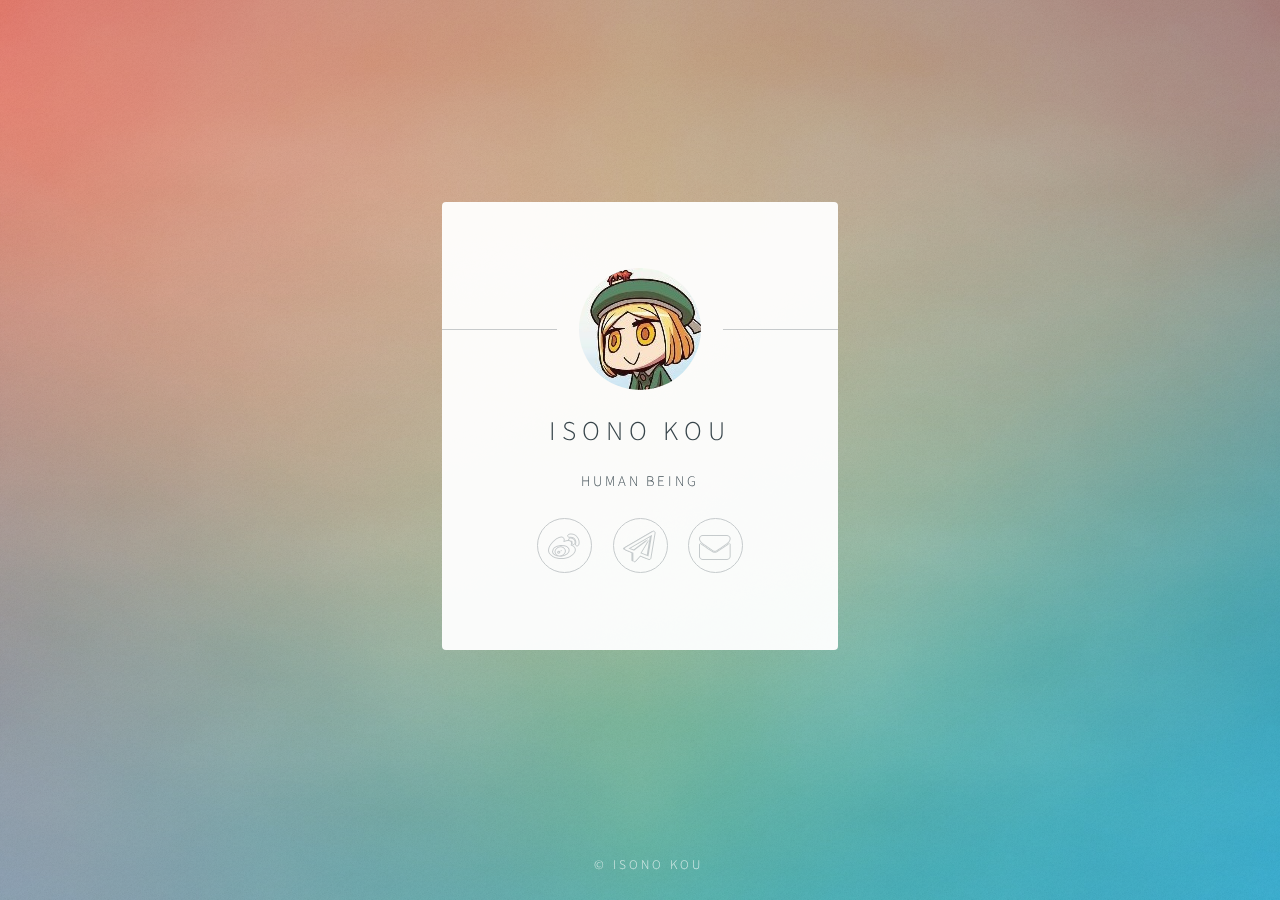
==== commit ddeed815: "Brand new one" ====
--- a/index.html
+++ b/index.html
@@ -1,105 +1,58 @@
 <!DOCTYPE HTML>
 <!--
-	Astral by HTML5 UP
+	Identity by HTML5 UP
+	html5up.net | @ajlkn
 -->
 <html>
 	<head>
-		<title>Isono Kou</title>
+		<title>ISONO KOU</title>
 		<meta charset="utf-8" />
 		<meta name="viewport" content="width=device-width, initial-scale=1" />
-		<!--[if lte IE 8]><script src="assets/js/ie/html5shiv.js"></script><![endif]-->
+		<!--[if lte IE 8]><script src="assets/js/html5shiv.js"></script><![endif]-->
 		<link rel="stylesheet" href="assets/css/main.css" />
+		<!--[if lte IE 9]><link rel="stylesheet" href="assets/css/ie9.css" /><![endif]-->
+		<!--[if lte IE 8]><link rel="stylesheet" href="assets/css/ie8.css" /><![endif]-->
 		<noscript><link rel="stylesheet" href="assets/css/noscript.css" /></noscript>
-		<!--[if lte IE 8]><link rel="stylesheet" href="assets/css/ie8.css" /><![endif]-->
 	</head>
-	<body>
+	<body class="is-loading">
 
-		<!-- Wrapper-->
+		<!-- Wrapper -->
 			<div id="wrapper">
 
-				<!-- Nav -->
-					<nav id="nav">
-						<a href="#me" class="icon fa-home active"><span>Home</span></a>
-						<a href="#about" class="icon fa-user"><span>About me</span></a>
-						<a href="#contact" class="icon fa-envelope"><span>Contact</span></a>
-					</nav>
-
 				<!-- Main -->
-					<div id="main">
-
-						<!-- Me -->
-							<article id="me" class="panel">
-								<header>
-									<h1>Isono Kou</h1>
-									<p>Otaku</p>
-								</header>
-								<a href="#about" class="jumplink pic">
-									<span class="arrow icon fa-chevron-right"><span>About me</span></span>
-									<img src="images/me.jpg" alt="" />
-								</a>
-							</article>
-
-						<!-- About -->
-							<article id="about" class="panel">
-								<header>
-									<h2>About me</h2>
-								</header>
-								<p>
-									Located in Guangzhou.<br>
-									Studying in HHUC.<br>
-									Male, Heterosexual, Single.<br>
-									im@s Producer.<br>
-								</p>
-							</article>
-
-						<!-- Contact -->
-							<article id="contact" class="panel">
-								<header>
-									<h2>One more thing...</h2>
-								</header>
-								<section>
-									<div class="row">
-										<div class="4u 12u$(mobile)">
-											<a href="https://twitter.com/NyOG_" class="image fit icon fa-twitter"><img src="images/pic01.jpg" alt=""></a>
-										</div>
-										<div class="4u 12u$(mobile)">
-											<a href="http://weibo.com/u/617101222" class="image fit icon fa-weibo"><img src="images/pic02.jpg" alt=""></a>
-										</div>
-										<div class="4u$ 12u$(mobile)">
-											<a href="http://instagram.com/nyog_" class="image fit icon fa-instagram"><img src="images/pic03.jpg" alt=""></a>
-										</div>
-										<div class="4u 12u$(mobile)">
-											<a href="mailto:lbfy@maki.im" class="image fit icon fa-envelope"><img src="images/pic04.jpg" alt=""></a>
-										</div>
-										<div class="4u 12u$(mobile)">
-											<a href="https://telegram.me/NyOGp" class="image fit icon fa-paper-plane-o"><img src="images/pic05.jpg" alt=""></a>
-										</div>
-										<div class="4u$ 12u$(mobile)">
-											<a href="http://blog.maki.im" class="image fit icon fa-tumblr"><img src="images/pic06.jpg" alt=""></a>
-										</div>
-									</div>
-								</section>
-
-							</article>
-
-					</div>
+					<section id="main">
+						<header>
+							<span class="avatar"><img src="images/avatar.jpg" alt="" /></span>
+							<h1>Isono kou</h1>
+							<p>Human being</p>
+						</header>
+											
+						<footer>
+							<ul class="icons">
+								<li><a href="https://twitter.com/NyOG_" class="fa-weibo">Twitter</a></li>
+								<li><a href="https://telegram.me/nyowog" class="fa-paper-plane-o">Telegram</a></li>
+								<li><a href="mailto:lbfy@maki.im" class="fa-envelope">Email</a></li>
+							</ul>
+						</footer>
+					</section>
 
 				<!-- Footer -->
-					<div id="footer">
+					<footer id="footer">
 						<ul class="copyright">
-							<li>Copyright &copy; 2015 Lancelot Fong. All Rights Reserved.</li>
+							<li>&copy; isono kou</li>
 						</ul>
-					</div>
+					</footer>
 
 			</div>
 
 		<!-- Scripts -->
-			<script src="assets/js/jquery.min.js"></script>
-			<script src="assets/js/skel.min.js"></script>
-			<script src="assets/js/skel-viewport.min.js"></script>
-			<script src="assets/js/util.js"></script>
-			<!--[if lte IE 8]><script src="assets/js/ie/respond.min.js"></script><![endif]-->
-			<script src="assets/js/main.js"></script>
+			<!--[if lte IE 8]><script src="assets/js/respond.min.js"></script><![endif]-->
+			<script>
+				if ('addEventListener' in window) {
+					window.addEventListener('load', function() { document.body.className = document.body.className.replace(/\bis-loading\b/, ''); });
+					document.body.className += (navigator.userAgent.match(/(MSIE|rv:11\.0)/) ? ' is-ie' : '');
+				}
+			</script>
 
 	</body>
-</html>
+</html>--- a/assets/css/main.css
+++ b/assets/css/main.css
@@ -1,9 +1,10 @@
-@import url("http://fonts.googleapis.com/css?family=Source+Sans+Pro:300,400,300italic,400italic");
-@import url("font-awesome.min.css");
+@charset "UTF-8";
+@import url(font-awesome.min.css);
+@import url("https://fonts.googleapis.com/css?family=Source+Sans+Pro:300");
 
 /*
-	Astral by HTML5 UP
-	html5up.net | @n33co
+	Identity by HTML5 UP
+	html5up.net | @ajlkn
 	Free for personal and commercial use under the CCA 3.0 license (html5up.net/license)
 */
 
@@ -56,1029 +57,401 @@
 		box-sizing: border-box;
 	}
 
-/* Grid */
-
-	.row {
-		border-bottom: solid 1px transparent;
-		-moz-box-sizing: border-box;
-		-webkit-box-sizing: border-box;
-		box-sizing: border-box;
-	}
-
-	.row > * {
-		float: left;
-		-moz-box-sizing: border-box;
-		-webkit-box-sizing: border-box;
-		box-sizing: border-box;
-	}
-
-	.row:after, .row:before {
-		content: '';
-		display: block;
-		clear: both;
-		height: 0;
-	}
-
-	.row.uniform > * > :first-child {
-		margin-top: 0;
-	}
-
-	.row.uniform > * > :last-child {
-		margin-bottom: 0;
-	}
-
-	.row.\30 \25 > * {
-		padding: 0 0 0 0px;
-	}
-
-	.row.\30 \25 {
-		margin: 0 0 -1px 0px;
-	}
-
-	.row.uniform.\30 \25 > * {
-		padding: 0px 0 0 0px;
-	}
-
-	.row.uniform.\30 \25 {
-		margin: 0px 0 -1px 0px;
-	}
-
-	.row > * {
-		padding: 0 0 0 40px;
-	}
-
-	.row {
-		margin: 0 0 -1px -40px;
-	}
-
-	.row.uniform > * {
-		padding: 40px 0 0 40px;
-	}
-
-	.row.uniform {
-		margin: -40px 0 -1px -40px;
-	}
-
-	.row.\32 00\25 > * {
-		padding: 0 0 0 80px;
-	}
-
-	.row.\32 00\25 {
-		margin: 0 0 -1px -80px;
-	}
-
-	.row.uniform.\32 00\25 > * {
-		padding: 80px 0 0 80px;
-	}
-
-	.row.uniform.\32 00\25 {
-		margin: -80px 0 -1px -80px;
-	}
-
-	.row.\31 50\25 > * {
-		padding: 0 0 0 60px;
-	}
-
-	.row.\31 50\25 {
-		margin: 0 0 -1px -60px;
-	}
-
-	.row.uniform.\31 50\25 > * {
-		padding: 60px 0 0 60px;
-	}
-
-	.row.uniform.\31 50\25 {
-		margin: -60px 0 -1px -60px;
-	}
-
-	.row.\35 0\25 > * {
-		padding: 0 0 0 20px;
-	}
-
-	.row.\35 0\25 {
-		margin: 0 0 -1px -20px;
-	}
-
-	.row.uniform.\35 0\25 > * {
-		padding: 20px 0 0 20px;
-	}
-
-	.row.uniform.\35 0\25 {
-		margin: -20px 0 -1px -20px;
-	}
-
-	.row.\32 5\25 > * {
-		padding: 0 0 0 10px;
-	}
-
-	.row.\32 5\25 {
-		margin: 0 0 -1px -10px;
-	}
-
-	.row.uniform.\32 5\25 > * {
-		padding: 10px 0 0 10px;
-	}
-
-	.row.uniform.\32 5\25 {
-		margin: -10px 0 -1px -10px;
-	}
-
-	.\31 2u, .\31 2u\24 {
-		width: 100%;
-		clear: none;
-		margin-left: 0;
-	}
-
-	.\31 1u, .\31 1u\24 {
-		width: 91.6666666667%;
-		clear: none;
-		margin-left: 0;
-	}
-
-	.\31 0u, .\31 0u\24 {
-		width: 83.3333333333%;
-		clear: none;
-		margin-left: 0;
-	}
-
-	.\39 u, .\39 u\24 {
-		width: 75%;
-		clear: none;
-		margin-left: 0;
-	}
-
-	.\38 u, .\38 u\24 {
-		width: 66.6666666667%;
-		clear: none;
-		margin-left: 0;
-	}
-
-	.\37 u, .\37 u\24 {
-		width: 58.3333333333%;
-		clear: none;
-		margin-left: 0;
-	}
-
-	.\36 u, .\36 u\24 {
-		width: 50%;
-		clear: none;
-		margin-left: 0;
-	}
-
-	.\35 u, .\35 u\24 {
-		width: 41.6666666667%;
-		clear: none;
-		margin-left: 0;
-	}
-
-	.\34 u, .\34 u\24 {
-		width: 33.3333333333%;
-		clear: none;
-		margin-left: 0;
-	}
-
-	.\33 u, .\33 u\24 {
-		width: 25%;
-		clear: none;
-		margin-left: 0;
-	}
-
-	.\32 u, .\32 u\24 {
-		width: 16.6666666667%;
-		clear: none;
-		margin-left: 0;
-	}
-
-	.\31 u, .\31 u\24 {
-		width: 8.3333333333%;
-		clear: none;
-		margin-left: 0;
-	}
-
-	.\31 2u\24 + *,
-	.\31 1u\24 + *,
-	.\31 0u\24 + *,
-	.\39 u\24 + *,
-	.\38 u\24 + *,
-	.\37 u\24 + *,
-	.\36 u\24 + *,
-	.\35 u\24 + *,
-	.\34 u\24 + *,
-	.\33 u\24 + *,
-	.\32 u\24 + *,
-	.\31 u\24 + * {
-		clear: left;
-	}
-
-	.\-11u {
-		margin-left: 91.66667%;
-	}
-
-	.\-10u {
-		margin-left: 83.33333%;
-	}
-
-	.\-9u {
-		margin-left: 75%;
-	}
-
-	.\-8u {
-		margin-left: 66.66667%;
-	}
-
-	.\-7u {
-		margin-left: 58.33333%;
-	}
-
-	.\-6u {
-		margin-left: 50%;
-	}
-
-	.\-5u {
-		margin-left: 41.66667%;
-	}
-
-	.\-4u {
-		margin-left: 33.33333%;
-	}
-
-	.\-3u {
-		margin-left: 25%;
-	}
-
-	.\-2u {
-		margin-left: 16.66667%;
-	}
-
-	.\-1u {
-		margin-left: 8.33333%;
-	}
-
-	@media screen and (min-width: 737px) {
-
-		.row > * {
-			padding: 25px 0 0 25px;
-		}
-
-		.row {
-			margin: -25px 0 -1px -25px;
-		}
-
-		.row.uniform > * {
-			padding: 25px 0 0 25px;
-		}
-
-		.row.uniform {
-			margin: -25px 0 -1px -25px;
-		}
-
-		.row.\32 00\25 > * {
-			padding: 50px 0 0 50px;
-		}
-
-		.row.\32 00\25 {
-			margin: -50px 0 -1px -50px;
-		}
-
-		.row.uniform.\32 00\25 > * {
-			padding: 50px 0 0 50px;
-		}
-
-		.row.uniform.\32 00\25 {
-			margin: -50px 0 -1px -50px;
-		}
-
-		.row.\31 50\25 > * {
-			padding: 37.5px 0 0 37.5px;
-		}
-
-		.row.\31 50\25 {
-			margin: -37.5px 0 -1px -37.5px;
-		}
-
-		.row.uniform.\31 50\25 > * {
-			padding: 37.5px 0 0 37.5px;
-		}
-
-		.row.uniform.\31 50\25 {
-			margin: -37.5px 0 -1px -37.5px;
-		}
-
-		.row.\35 0\25 > * {
-			padding: 12.5px 0 0 12.5px;
-		}
-
-		.row.\35 0\25 {
-			margin: -12.5px 0 -1px -12.5px;
-		}
-
-		.row.uniform.\35 0\25 > * {
-			padding: 12.5px 0 0 12.5px;
-		}
-
-		.row.uniform.\35 0\25 {
-			margin: -12.5px 0 -1px -12.5px;
-		}
-
-		.row.\32 5\25 > * {
-			padding: 6.25px 0 0 6.25px;
-		}
-
-		.row.\32 5\25 {
-			margin: -6.25px 0 -1px -6.25px;
-		}
-
-		.row.uniform.\32 5\25 > * {
-			padding: 6.25px 0 0 6.25px;
-		}
-
-		.row.uniform.\32 5\25 {
-			margin: -6.25px 0 -1px -6.25px;
-		}
-
-		.\31 2u\28desktop\29, .\31 2u\24\28desktop\29 {
+/* Basic */
+
+	@media screen and (max-width: 480px) {
+
+		html, body {
+			min-width: 320px;
+		}
+
+	}
+
+	body.is-loading *, body.is-loading *:before, body.is-loading *:after {
+		-moz-animation: none !important;
+		-webkit-animation: none !important;
+		-ms-animation: none !important;
+		animation: none !important;
+		-moz-transition: none !important;
+		-webkit-transition: none !important;
+		-ms-transition: none !important;
+		transition: none !important;
+	}
+
+	html {
+		height: 100%;
+	}
+
+	body {
+		height: 100%;
+		background-color: #ffffff;
+		background-image: url("images/overlay.png"), -moz-linear-gradient(60deg, rgba(255, 165, 150, 0.5) 5%, rgba(0, 228, 255, 0.35)), url("../../images/bg.jpg");
+		background-image: url("images/overlay.png"), -webkit-linear-gradient(60deg, rgba(255, 165, 150, 0.5) 5%, rgba(0, 228, 255, 0.35)), url("../../images/bg.jpg");
+		background-image: url("images/overlay.png"), -ms-linear-gradient(60deg, rgba(255, 165, 150, 0.5) 5%, rgba(0, 228, 255, 0.35)), url("../../images/bg.jpg");
+		background-image: url("images/overlay.png"), linear-gradient(60deg, rgba(255, 165, 150, 0.5) 5%, rgba(0, 228, 255, 0.35)), url("../../images/bg.jpg");
+		background-repeat: repeat,			no-repeat,			no-repeat;
+		background-size: 100px 100px, cover,				cover;
+		background-position: top left,		center center,		bottom center;
+		background-attachment: fixed,			fixed,				fixed;
+	}
+
+		body:after {
+			content: '';
+			display: block;
+			position: fixed;
+			top: 0;
+			left: 0;
 			width: 100%;
-			clear: none;
-			margin-left: 0;
-		}
-
-		.\31 1u\28desktop\29, .\31 1u\24\28desktop\29 {
-			width: 91.6666666667%;
-			clear: none;
-			margin-left: 0;
-		}
-
-		.\31 0u\28desktop\29, .\31 0u\24\28desktop\29 {
-			width: 83.3333333333%;
-			clear: none;
-			margin-left: 0;
-		}
-
-		.\39 u\28desktop\29, .\39 u\24\28desktop\29 {
-			width: 75%;
-			clear: none;
-			margin-left: 0;
-		}
-
-		.\38 u\28desktop\29, .\38 u\24\28desktop\29 {
-			width: 66.6666666667%;
-			clear: none;
-			margin-left: 0;
-		}
-
-		.\37 u\28desktop\29, .\37 u\24\28desktop\29 {
-			width: 58.3333333333%;
-			clear: none;
-			margin-left: 0;
-		}
-
-		.\36 u\28desktop\29, .\36 u\24\28desktop\29 {
-			width: 50%;
-			clear: none;
-			margin-left: 0;
-		}
-
-		.\35 u\28desktop\29, .\35 u\24\28desktop\29 {
-			width: 41.6666666667%;
-			clear: none;
-			margin-left: 0;
-		}
-
-		.\34 u\28desktop\29, .\34 u\24\28desktop\29 {
-			width: 33.3333333333%;
-			clear: none;
-			margin-left: 0;
-		}
-
-		.\33 u\28desktop\29, .\33 u\24\28desktop\29 {
-			width: 25%;
-			clear: none;
-			margin-left: 0;
-		}
-
-		.\32 u\28desktop\29, .\32 u\24\28desktop\29 {
-			width: 16.6666666667%;
-			clear: none;
-			margin-left: 0;
-		}
-
-		.\31 u\28desktop\29, .\31 u\24\28desktop\29 {
-			width: 8.3333333333%;
-			clear: none;
-			margin-left: 0;
-		}
-
-		.\31 2u\24\28desktop\29 + *,
-		.\31 1u\24\28desktop\29 + *,
-		.\31 0u\24\28desktop\29 + *,
-		.\39 u\24\28desktop\29 + *,
-		.\38 u\24\28desktop\29 + *,
-		.\37 u\24\28desktop\29 + *,
-		.\36 u\24\28desktop\29 + *,
-		.\35 u\24\28desktop\29 + *,
-		.\34 u\24\28desktop\29 + *,
-		.\33 u\24\28desktop\29 + *,
-		.\32 u\24\28desktop\29 + *,
-		.\31 u\24\28desktop\29 + * {
-			clear: left;
-		}
-
-		.\-11u\28desktop\29 {
-			margin-left: 91.66667%;
-		}
-
-		.\-10u\28desktop\29 {
-			margin-left: 83.33333%;
-		}
-
-		.\-9u\28desktop\29 {
-			margin-left: 75%;
-		}
-
-		.\-8u\28desktop\29 {
-			margin-left: 66.66667%;
-		}
-
-		.\-7u\28desktop\29 {
-			margin-left: 58.33333%;
-		}
-
-		.\-6u\28desktop\29 {
-			margin-left: 50%;
-		}
-
-		.\-5u\28desktop\29 {
-			margin-left: 41.66667%;
-		}
-
-		.\-4u\28desktop\29 {
-			margin-left: 33.33333%;
-		}
-
-		.\-3u\28desktop\29 {
-			margin-left: 25%;
-		}
-
-		.\-2u\28desktop\29 {
-			margin-left: 16.66667%;
-		}
-
-		.\-1u\28desktop\29 {
-			margin-left: 8.33333%;
-		}
-
-	}
-
-	@media screen and (max-width: 736px) {
-
-		.row > * {
-			padding: 15px 0 0 15px;
-		}
-
-		.row {
-			margin: -15px 0 -1px -15px;
-		}
-
-		.row.uniform > * {
-			padding: 15px 0 0 15px;
-		}
-
-		.row.uniform {
-			margin: -15px 0 -1px -15px;
-		}
-
-		.row.\32 00\25 > * {
-			padding: 30px 0 0 30px;
-		}
-
-		.row.\32 00\25 {
-			margin: -30px 0 -1px -30px;
-		}
-
-		.row.uniform.\32 00\25 > * {
-			padding: 30px 0 0 30px;
-		}
-
-		.row.uniform.\32 00\25 {
-			margin: -30px 0 -1px -30px;
-		}
-
-		.row.\31 50\25 > * {
-			padding: 22.5px 0 0 22.5px;
-		}
-
-		.row.\31 50\25 {
-			margin: -22.5px 0 -1px -22.5px;
-		}
-
-		.row.uniform.\31 50\25 > * {
-			padding: 22.5px 0 0 22.5px;
-		}
-
-		.row.uniform.\31 50\25 {
-			margin: -22.5px 0 -1px -22.5px;
-		}
-
-		.row.\35 0\25 > * {
-			padding: 7.5px 0 0 7.5px;
-		}
-
-		.row.\35 0\25 {
-			margin: -7.5px 0 -1px -7.5px;
-		}
-
-		.row.uniform.\35 0\25 > * {
-			padding: 7.5px 0 0 7.5px;
-		}
-
-		.row.uniform.\35 0\25 {
-			margin: -7.5px 0 -1px -7.5px;
-		}
-
-		.row.\32 5\25 > * {
-			padding: 3.75px 0 0 3.75px;
-		}
-
-		.row.\32 5\25 {
-			margin: -3.75px 0 -1px -3.75px;
-		}
-
-		.row.uniform.\32 5\25 > * {
-			padding: 3.75px 0 0 3.75px;
-		}
-
-		.row.uniform.\32 5\25 {
-			margin: -3.75px 0 -1px -3.75px;
-		}
-
-		.\31 2u\28mobile\29, .\31 2u\24\28mobile\29 {
-			width: 100%;
-			clear: none;
-			margin-left: 0;
-		}
-
-		.\31 1u\28mobile\29, .\31 1u\24\28mobile\29 {
-			width: 91.6666666667%;
-			clear: none;
-			margin-left: 0;
-		}
-
-		.\31 0u\28mobile\29, .\31 0u\24\28mobile\29 {
-			width: 83.3333333333%;
-			clear: none;
-			margin-left: 0;
-		}
-
-		.\39 u\28mobile\29, .\39 u\24\28mobile\29 {
-			width: 75%;
-			clear: none;
-			margin-left: 0;
-		}
-
-		.\38 u\28mobile\29, .\38 u\24\28mobile\29 {
-			width: 66.6666666667%;
-			clear: none;
-			margin-left: 0;
-		}
-
-		.\37 u\28mobile\29, .\37 u\24\28mobile\29 {
-			width: 58.3333333333%;
-			clear: none;
-			margin-left: 0;
-		}
-
-		.\36 u\28mobile\29, .\36 u\24\28mobile\29 {
-			width: 50%;
-			clear: none;
-			margin-left: 0;
-		}
-
-		.\35 u\28mobile\29, .\35 u\24\28mobile\29 {
-			width: 41.6666666667%;
-			clear: none;
-			margin-left: 0;
-		}
-
-		.\34 u\28mobile\29, .\34 u\24\28mobile\29 {
-			width: 33.3333333333%;
-			clear: none;
-			margin-left: 0;
-		}
-
-		.\33 u\28mobile\29, .\33 u\24\28mobile\29 {
-			width: 25%;
-			clear: none;
-			margin-left: 0;
-		}
-
-		.\32 u\28mobile\29, .\32 u\24\28mobile\29 {
-			width: 16.6666666667%;
-			clear: none;
-			margin-left: 0;
-		}
-
-		.\31 u\28mobile\29, .\31 u\24\28mobile\29 {
-			width: 8.3333333333%;
-			clear: none;
-			margin-left: 0;
-		}
-
-		.\31 2u\24\28mobile\29 + *,
-		.\31 1u\24\28mobile\29 + *,
-		.\31 0u\24\28mobile\29 + *,
-		.\39 u\24\28mobile\29 + *,
-		.\38 u\24\28mobile\29 + *,
-		.\37 u\24\28mobile\29 + *,
-		.\36 u\24\28mobile\29 + *,
-		.\35 u\24\28mobile\29 + *,
-		.\34 u\24\28mobile\29 + *,
-		.\33 u\24\28mobile\29 + *,
-		.\32 u\24\28mobile\29 + *,
-		.\31 u\24\28mobile\29 + * {
-			clear: left;
-		}
-
-		.\-11u\28mobile\29 {
-			margin-left: 91.66667%;
-		}
-
-		.\-10u\28mobile\29 {
-			margin-left: 83.33333%;
-		}
-
-		.\-9u\28mobile\29 {
-			margin-left: 75%;
-		}
-
-		.\-8u\28mobile\29 {
-			margin-left: 66.66667%;
-		}
-
-		.\-7u\28mobile\29 {
-			margin-left: 58.33333%;
-		}
-
-		.\-6u\28mobile\29 {
-			margin-left: 50%;
-		}
-
-		.\-5u\28mobile\29 {
-			margin-left: 41.66667%;
-		}
-
-		.\-4u\28mobile\29 {
-			margin-left: 33.33333%;
-		}
-
-		.\-3u\28mobile\29 {
-			margin-left: 25%;
-		}
-
-		.\-2u\28mobile\29 {
-			margin-left: 16.66667%;
-		}
-
-		.\-1u\28mobile\29 {
-			margin-left: 8.33333%;
-		}
-
-	}
-
-/* Basic */
-
-	body {
-		background-image: url("images/overlay.png"), url("images/bg.jpg");
-		background-repeat: repeat, no-repeat;
-		background-size: auto, 100% 100%;
-		font-family: 'Source Sans Pro', sans-serif;
+			height: inherit;
+			opacity: 0;
+			z-index: 1;
+			background-color: #ffffff;
+			background-image: url("images/overlay.png"), -moz-linear-gradient(60deg, rgba(255, 165, 150, 0.5) 5%, rgba(0, 228, 255, 0.35));
+			background-image: url("images/overlay.png"), -webkit-linear-gradient(60deg, rgba(255, 165, 150, 0.5) 5%, rgba(0, 228, 255, 0.35));
+			background-image: url("images/overlay.png"), -ms-linear-gradient(60deg, rgba(255, 165, 150, 0.5) 5%, rgba(0, 228, 255, 0.35));
+			background-image: url("images/overlay.png"), linear-gradient(60deg, rgba(255, 165, 150, 0.5) 5%, rgba(0, 228, 255, 0.35));
+			background-repeat: repeat,			no-repeat;
+			background-size: 100px 100px, cover;
+			background-position: top left,		center center;
+			-moz-transition: opacity 1.75s ease-out;
+			-webkit-transition: opacity 1.75s ease-out;
+			-ms-transition: opacity 1.75s ease-out;
+			transition: opacity 1.75s ease-out;
+		}
+
+		body.is-loading:after {
+			opacity: 1;
+		}
+
+/* Type */
+
+	body, input, select, textarea {
+		color: #414f57;
+		font-family: "Source Sans Pro", Helvetica, sans-serif;
+		font-size: 14pt;
 		font-weight: 300;
-		color: #777777;
-	}
-
-		body.is-loading *, body.is-loading *:before, body.is-loading *:after {
-			-moz-transition: none !important;
-			-webkit-transition: none !important;
-			-ms-transition: none !important;
-			transition: none !important;
-			-moz-animation: none !important;
-			-webkit-animation: none !important;
-			-ms-animation: none !important;
-			animation: none !important;
-		}
-
-	input, textarea, select {
-		font-family: 'Source Sans Pro', sans-serif;
-		font-weight: 300;
-		color: #777777;
-	}
-
-	strong, b, h1, h2, h3, h4, h5, h6 {
-		font-weight: 400;
-		color: #363636;
-	}
-
-	blockquote {
-		border-left: solid 0.5em #ddd;
-		padding: 1em 0 1em 2em;
-		font-style: italic;
+		line-height: 2;
+		letter-spacing: 0.2em;
+		text-transform: uppercase;
+	}
+
+		@media screen and (max-width: 1680px) {
+
+			body, input, select, textarea {
+				font-size: 11pt;
+			}
+
+		}
+
+		@media screen and (max-width: 480px) {
+
+			body, input, select, textarea {
+				font-size: 10pt;
+				line-height: 1.75;
+			}
+
+		}
+
+	a {
+		-moz-transition: color 0.2s ease, border-color 0.2s ease;
+		-webkit-transition: color 0.2s ease, border-color 0.2s ease;
+		-ms-transition: color 0.2s ease, border-color 0.2s ease;
+		transition: color 0.2s ease, border-color 0.2s ease;
+		color: inherit;
+		text-decoration: none;
+	}
+
+		a:before {
+			-moz-transition: color 0.2s ease, text-shadow 0.2s ease;
+			-webkit-transition: color 0.2s ease, text-shadow 0.2s ease;
+			-ms-transition: color 0.2s ease, text-shadow 0.2s ease;
+			transition: color 0.2s ease, text-shadow 0.2s ease;
+		}
+
+		a:hover {
+			color: #ff7496;
+		}
+
+	strong, b {
+		color: #313f47;
 	}
 
 	em, i {
 		font-style: italic;
 	}
 
+	p {
+		margin: 0 0 1.5em 0;
+	}
+
+	h1, h2, h3, h4, h5, h6 {
+		color: #313f47;
+		line-height: 1.5;
+		margin: 0 0 0.75em 0;
+	}
+
+		h1 a, h2 a, h3 a, h4 a, h5 a, h6 a {
+			color: inherit;
+			text-decoration: none;
+		}
+
+	h1 {
+		font-size: 1.85em;
+		letter-spacing: 0.22em;
+		margin: 0 0 0.525em 0;
+	}
+
+	h2 {
+		font-size: 1.25em;
+	}
+
+	h3 {
+		font-size: 1em;
+	}
+
+	h4 {
+		font-size: 1em;
+	}
+
+	h5 {
+		font-size: 1em;
+	}
+
+	h6 {
+		font-size: 1em;
+	}
+
+	@media screen and (max-width: 480px) {
+
+		h1 {
+			font-size: 1.65em;
+		}
+
+	}
+
+	sub {
+		font-size: 0.8em;
+		position: relative;
+		top: 0.5em;
+	}
+
+	sup {
+		font-size: 0.8em;
+		position: relative;
+		top: -0.5em;
+	}
+
 	hr {
 		border: 0;
-		border-top: solid 1px #ddd;
-		padding: 1.5em 0 0 0;
-		margin: 1.75em 0 0 0;
-	}
-
-	sub {
+		border-bottom: solid 1px #c8cccf;
+		margin: 3em 0;
+	}
+
+/* Form */
+
+	form {
+		margin: 0 0 1.5em 0;
+	}
+
+		form > .field {
+			margin: 0 0 1.5em 0;
+		}
+
+			form > .field > :last-child {
+				margin-bottom: 0;
+			}
+
+	label {
+		color: #313f47;
+		display: block;
+		font-size: 0.9em;
+		margin: 0 0 0.75em 0;
+	}
+
+	input[type="text"],
+	input[type="password"],
+	input[type="email"],
+	input[type="tel"],
+	select,
+	textarea {
+		-moz-appearance: none;
+		-webkit-appearance: none;
+		-ms-appearance: none;
+		appearance: none;
+		border-radius: 4px;
+		border: solid 1px #c8cccf;
+		color: inherit;
+		display: block;
+		outline: 0;
+		padding: 0 1em;
+		text-decoration: none;
+		width: 100%;
+	}
+
+		input[type="text"]:invalid,
+		input[type="password"]:invalid,
+		input[type="email"]:invalid,
+		input[type="tel"]:invalid,
+		select:invalid,
+		textarea:invalid {
+			box-shadow: none;
+		}
+
+		input[type="text"]:focus,
+		input[type="password"]:focus,
+		input[type="email"]:focus,
+		input[type="tel"]:focus,
+		select:focus,
+		textarea:focus {
+			border-color: #ff7496;
+		}
+
+	.select-wrapper {
+		text-decoration: none;
+		display: block;
 		position: relative;
-		top: 0.5em;
-		font-size: 0.8em;
-	}
-
-	sup {
-		position: relative;
-		top: -0.5em;
-		font-size: 0.8em;
-	}
-
-	br.clear {
-		clear: both;
-	}
-
-	p, ul, ol, dl, table, blockquote, form {
-		margin-bottom: 2em;
-	}
-
-/* Table */
-
-	table {
-		width: 100%;
-	}
-
-		table.default tbody tr {
-			border-bottom: solid 1px #f4f4f4;
-		}
-
-		table.default td {
-			padding: 0.5em 1em 0.5em 1em;
-		}
-
-		table.default th {
-			text-align: left;
-			font-weight: 400;
-			padding: 0.5em 1em 0.5em 1em;
-		}
-
-		table.default thead {
-			border-bottom: solid 2px #f4f4f4;
-		}
-
-/* Form */
-
-	form label {
+	}
+
+		.select-wrapper:before {
+			content: "";
+			-moz-osx-font-smoothing: grayscale;
+			-webkit-font-smoothing: antialiased;
+			font-family: FontAwesome;
+			font-style: normal;
+			font-weight: normal;
+			text-transform: none !important;
+		}
+
+		.select-wrapper:before {
+			color: #c8cccf;
+			display: block;
+			height: 2.75em;
+			line-height: 2.75em;
+			pointer-events: none;
+			position: absolute;
+			right: 0;
+			text-align: center;
+			top: 0;
+			width: 2.75em;
+		}
+
+		.select-wrapper select::-ms-expand {
+			display: none;
+		}
+
+	input[type="text"],
+	input[type="password"],
+	input[type="email"],
+	select {
+		height: 2.75em;
+	}
+
+	textarea {
+		padding: 0.75em 1em;
+	}
+
+	input[type="checkbox"],
+	input[type="radio"] {
+		-moz-appearance: none;
+		-webkit-appearance: none;
+		-ms-appearance: none;
+		appearance: none;
 		display: block;
-		font-weight: 400;
-		color: #363636;
-		margin: 0 0 1em 0;
-	}
-
-	form input[type="text"],
-	form input[type="email"],
-	form input[type="password"],
-	form select,
-	form textarea {
-		-webkit-appearance: none;
-		border: 0;
-		background: #f4f4f4;
-		padding: 0.75em;
-		width: 100%;
-		-moz-transition: background-color .25s ease-in-out;
-		-webkit-transition: background-color .25s ease-in-out;
-		-ms-transition: background-color .25s ease-in-out;
-		transition: background-color .25s ease-in-out;
-	}
-
-		form input[type="text"]:focus,
-		form input[type="email"]:focus,
-		form input[type="password"]:focus,
-		form select:focus,
-		form textarea:focus {
-			background: #f8f8f8;
-		}
-
-	form input[type="text"],
-	form input[type="email"],
-	form input[type="password"],
-	form select {
-		line-height: 1.35em;
-	}
-
-	form ::-webkit-input-placeholder {
-		color: #999;
-	}
-
-	form :-moz-placeholder {
-		color: #999;
-	}
-
-	form ::-moz-placeholder {
-		color: #999;
-	}
-
-	form :-ms-input-placeholder {
-		color: #999;
-	}
-
-/* Section/Article */
-
-	section, article {
-		margin-bottom: 3em;
-	}
-
-		section > :last-child, section:last-child, article > :last-child, article:last-child {
-			margin-bottom: 0;
-		}
-
-	header > p {
-		color: #aaa;
-	}
-
-/* Image */
-
-	.image {
-		display: inline-block;
-	}
-
-		.image img {
-			display: block;
-			width: 100%;
-		}
-
-		.image.fit {
-			display: block;
-			width: 100%;
-		}
-
-		.image.featured {
-			display: block;
-			width: 100%;
-			margin: 0 0 2em 0;
-		}
-
-		.image.left {
-			float: left;
-			margin: 0 2em 2em 0;
-		}
-
-		.image.centered {
-			display: block;
-			margin: 0 0 2em 0;
-		}
-
-			.image.centered img {
-				margin: 0 auto;
-				width: auto;
-			}
-				.image.icon {
-			-moz-perspective: 500px;
-			-webkit-perspective: 500px;
-			-ms-perspective: 500px;
-			perspective: 500px;
-		}
-
-			.image.icon:before {
-				-moz-transition: -moz-transform 0.1s ease-in-out, font-size 0.1s ease-in-out;
-				-webkit-transition: -webkit-transform 0.1s ease-in-out, font-size 0.1s ease-in-out;
-				-ms-transition: -ms-transform 0.1s ease-in-out, font-size 0.1s ease-in-out;
-				transition: transform 0.1s ease-in-out, font-size 0.1s ease-in-out;
-				color: #fff;
-				font-size: 6em;
-				height: 1em;
-				left: 50%;
-				line-height: 1em;
-				margin: -0.5em 0 0 -0.5em;
+		float: left;
+		margin-right: -2em;
+		opacity: 0;
+		width: 1em;
+		z-index: -1;
+	}
+
+		input[type="checkbox"] + label,
+		input[type="radio"] + label {
+			text-decoration: none;
+			color: #414f57;
+			cursor: pointer;
+			display: inline-block;
+			font-size: 1em;
+			font-weight: 300;
+			padding-left: 2.4em;
+			padding-right: 0.75em;
+			position: relative;
+		}
+
+			input[type="checkbox"] + label:before,
+			input[type="radio"] + label:before {
+				-moz-osx-font-smoothing: grayscale;
+				-webkit-font-smoothing: antialiased;
+				font-family: FontAwesome;
+				font-style: normal;
+				font-weight: normal;
+				text-transform: none !important;
+			}
+
+			input[type="checkbox"] + label:before,
+			input[type="radio"] + label:before {
+				border-radius: 4px;
+				border: solid 1px #c8cccf;
+				content: '';
+				display: inline-block;
+				height: 1.65em;
+				left: 0;
+				line-height: 1.58125em;
 				position: absolute;
 				text-align: center;
-				top: 50%;
-				width: 1em;
-				z-index: 1;
-			}
-
-			.image.icon:hover:before {
-				-moz-transform: translateZ(1em);
-				-webkit-transform: translateZ(1em);
-				-ms-transform: translateZ(1em);
-				transform: translateZ(1em);
-			}
-
-			.image.icon:hover:after {
-				opacity: 1;
-			}
-
-	span.image.icon {
-		cursor: default;
-	}
-	
-
-/* Button */
-
-	input[type="button"],
-	input[type="submit"],
-	input[type="reset"],
-	button,
-	.button {
-		-webkit-appearance: none;
-		display: inline-block;
-		background-color: #222222;
-		color: #ffffff;
-		border: 0;
-		cursor: pointer;
-		outline: 0;
-		-moz-transition: background-color .25s ease-in-out;
-		-webkit-transition: background-color .25s ease-in-out;
-		-ms-transition: background-color .25s ease-in-out;
-		transition: background-color .25s ease-in-out;
-	}
-
-		input[type="button"]:hover,
-		input[type="submit"]:hover,
-		input[type="reset"]:hover,
-		button:hover,
-		.button:hover {
-			background-color: #333333;
-		}
-
-		input[type="button"]:active,
-		input[type="submit"]:active,
-		input[type="reset"]:active,
-		button:active,
-		.button:active {
-			background-color: #444444;
-		}
-
-		input[type="button"].alt,
-		input[type="submit"].alt,
-		input[type="reset"].alt,
-		button.alt,
-		.button.alt {
-			background-color: #777777;
-		}
-
-			input[type="button"].alt:hover,
-			input[type="submit"].alt:hover,
-			input[type="reset"].alt:hover,
-			button.alt:hover,
-			.button.alt:hover {
-				background-color: #888888;
-			}
-
-			input[type="button"].alt:active,
-			input[type="submit"].alt:active,
-			input[type="reset"].alt:active,
-			button.alt:active,
-			.button.alt:active {
-				background-color: #999999;
-			}
-
-/* List */
-
-	ul.default {
-		list-style: disc;
-		padding-left: 1em;
-	}
-
-		ul.default li {
-			padding-left: 0.5em;
-		}
-
-	ul.actions li {
-		display: inline-block;
-		margin-left: 0.5em;
-	}
-
-		ul.actions li:first-child {
-			margin-left: 0;
-		}
-
-	ol.default {
-		list-style: decimal;
-		padding-left: 1.25em;
-	}
-
-		ol.default li {
-			padding-left: 0.25em;
-		}
-
-/* Icons */
+				top: 0.15em;
+				width: 1.65em;
+			}
+
+		input[type="checkbox"]:checked + label:before,
+		input[type="radio"]:checked + label:before {
+			color: #ff7496;
+			content: '\f00c';
+		}
+
+		input[type="checkbox"]:focus + label:before,
+		input[type="radio"]:focus + label:before {
+			border-color: #ff7496;
+		}
+
+	input[type="checkbox"] + label:before {
+		border-radius: 4px;
+	}
+
+	input[type="radio"] + label:before {
+		border-radius: 100%;
+	}
+
+	::-webkit-input-placeholder {
+		color: #616f77 !important;
+		opacity: 1.0;
+	}
+
+	:-moz-placeholder {
+		color: #616f77 !important;
+		opacity: 1.0;
+	}
+
+	::-moz-placeholder {
+		color: #616f77 !important;
+		opacity: 1.0;
+	}
+
+	:-ms-input-placeholder {
+		color: #616f77 !important;
+		opacity: 1.0;
+	}
+
+	.formerize-placeholder {
+		color: #616f77 !important;
+		opacity: 1.0;
+	}
+
+/* Icon */
 
 	.icon {
+		text-decoration: none;
 		position: relative;
-		text-decoration: none;
+		border-bottom: none;
 	}
 
 		.icon:before {
@@ -1094,531 +467,390 @@
 			display: none;
 		}
 
-/* Nav */
-
-	#nav a {
-		position: relative;
+/* List */
+
+	ol {
+		list-style: decimal;
+		margin: 0 0 1.5em 0;
+		padding-left: 1.25em;
+	}
+
+		ol li {
+			padding-left: 0.25em;
+		}
+
+	ul {
+		list-style: disc;
+		margin: 0 0 1.5em 0;
+		padding-left: 1em;
+	}
+
+		ul li {
+			padding-left: 0.5em;
+		}
+
+		ul.alt {
+			list-style: none;
+			padding-left: 0;
+		}
+
+			ul.alt li {
+				border-top: solid 1px #c8cccf;
+				padding: 0.5em 0;
+			}
+
+				ul.alt li:first-child {
+					border-top: 0;
+					padding-top: 0;
+				}
+
+		ul.icons {
+			cursor: default;
+			list-style: none;
+			padding-left: 0;
+			margin-top: -0.675em;
+		}
+
+			ul.icons li {
+				display: inline-block;
+				padding: 0.675em 0.5em;
+			}
+
+				ul.icons li a {
+					text-decoration: none;
+					position: relative;
+					display: block;
+					width: 3.75em;
+					height: 3.75em;
+					border-radius: 100%;
+					border: solid 1px #c8cccf;
+					line-height: 3.75em;
+					overflow: hidden;
+					text-align: center;
+					text-indent: 3.75em;
+					white-space: nowrap;
+				}
+
+					ul.icons li a:before {
+						-moz-osx-font-smoothing: grayscale;
+						-webkit-font-smoothing: antialiased;
+						font-family: FontAwesome;
+						font-style: normal;
+						font-weight: normal;
+						text-transform: none !important;
+					}
+
+					ul.icons li a:before {
+						color: #ffffff;
+						text-shadow: 1.25px 0px 0px #c8cccf, -1.25px 0px 0px #c8cccf, 0px 1.25px 0px #c8cccf, 0px -1.25px 0px #c8cccf;
+					}
+
+					ul.icons li a:hover:before {
+						text-shadow: 1.25px 0px 0px #ff7496, -1.25px 0px 0px #ff7496, 0px 1.25px 0px #ff7496, 0px -1.25px 0px #ff7496;
+					}
+
+					ul.icons li a:before {
+						position: absolute;
+						top: 0;
+						left: 0;
+						width: inherit;
+						height: inherit;
+						font-size: 1.85rem;
+						line-height: inherit;
+						text-align: center;
+						text-indent: 0;
+					}
+
+					ul.icons li a:hover {
+						border-color: #ff7496;
+					}
+
+			@media screen and (max-width: 480px) {
+
+				ul.icons li a:before {
+					font-size: 1.5rem;
+				}
+
+			}
+
+		ul.actions {
+			cursor: default;
+			list-style: none;
+			padding-left: 0;
+		}
+
+			ul.actions li {
+				display: inline-block;
+				padding: 0 0.75em 0 0;
+				vertical-align: middle;
+			}
+
+				ul.actions li:last-child {
+					padding-right: 0;
+				}
+
+	dl {
+		margin: 0 0 1.5em 0;
+	}
+
+		dl dt {
+			display: block;
+			margin: 0 0 0.75em 0;
+		}
+
+		dl dd {
+			margin-left: 1.5em;
+		}
+
+/* Button */
+
+	input[type="submit"],
+	input[type="reset"],
+	input[type="button"],
+	button,
+	.button {
+		-moz-appearance: none;
+		-webkit-appearance: none;
+		-ms-appearance: none;
+		appearance: none;
+		-moz-transition: background-color 0.2s ease-in-out, border-color 0.2s ease-in-out, color 0.2s ease-in-out;
+		-webkit-transition: background-color 0.2s ease-in-out, border-color 0.2s ease-in-out, color 0.2s ease-in-out;
+		-ms-transition: background-color 0.2s ease-in-out, border-color 0.2s ease-in-out, color 0.2s ease-in-out;
+		transition: background-color 0.2s ease-in-out, border-color 0.2s ease-in-out, color 0.2s ease-in-out;
 		display: inline-block;
-		color: #ffffff;
-		width: 1em;
-		height: 1em;
-		line-height: 0.9em;
-	}
-
-		#nav a.icon:before {
-			padding-right: 0;
-		}
-
-/* Panels */
+		height: 2.75em;
+		line-height: 2.75em;
+		padding: 0 1.5em;
+		background-color: transparent;
+		border-radius: 4px;
+		border: solid 1px #c8cccf;
+		color: #414f57 !important;
+		cursor: pointer;
+		text-align: center;
+		text-decoration: none;
+		white-space: nowrap;
+	}
+
+		input[type="submit"]:hover,
+		input[type="reset"]:hover,
+		input[type="button"]:hover,
+		button:hover,
+		.button:hover {
+			border-color: #ff7496;
+			color: #ff7496 !important;
+		}
+
+		input[type="submit"].icon,
+		input[type="reset"].icon,
+		input[type="button"].icon,
+		button.icon,
+		.button.icon {
+			padding-left: 1.35em;
+		}
+
+			input[type="submit"].icon:before,
+			input[type="reset"].icon:before,
+			input[type="button"].icon:before,
+			button.icon:before,
+			.button.icon:before {
+				margin-right: 0.5em;
+			}
+
+		input[type="submit"].fit,
+		input[type="reset"].fit,
+		input[type="button"].fit,
+		button.fit,
+		.button.fit {
+			display: block;
+			width: 100%;
+			margin: 0 0 0.75em 0;
+		}
+
+		input[type="submit"].small,
+		input[type="reset"].small,
+		input[type="button"].small,
+		button.small,
+		.button.small {
+			font-size: 0.8em;
+		}
+
+		input[type="submit"].big,
+		input[type="reset"].big,
+		input[type="button"].big,
+		button.big,
+		.button.big {
+			font-size: 1.35em;
+		}
+
+		input[type="submit"].disabled, input[type="submit"]:disabled,
+		input[type="reset"].disabled,
+		input[type="reset"]:disabled,
+		input[type="button"].disabled,
+		input[type="button"]:disabled,
+		button.disabled,
+		button:disabled,
+		.button.disabled,
+		.button:disabled {
+			-moz-pointer-events: none;
+			-webkit-pointer-events: none;
+			-ms-pointer-events: none;
+			pointer-events: none;
+			opacity: 0.5;
+		}
+
+/* Main */
 
 	#main {
 		position: relative;
-		overflow: hidden;
-	}
-
-	.panel {
+		max-width: 100%;
+		min-width: 27em;
+		padding: 4.5em 3em 3em 3em ;
+		background: #ffffff;
+		border-radius: 4px;
+		cursor: default;
+		opacity: 0.95;
+		text-align: center;
+		-moz-transform-origin: 50% 50%;
+		-webkit-transform-origin: 50% 50%;
+		-ms-transform-origin: 50% 50%;
+		transform-origin: 50% 50%;
+		-moz-transform: rotateX(0deg);
+		-webkit-transform: rotateX(0deg);
+		-ms-transform: rotateX(0deg);
+		transform: rotateX(0deg);
+		-moz-transition: opacity 1s ease, -moz-transform 1s ease;
+		-webkit-transition: opacity 1s ease, -webkit-transform 1s ease;
+		-ms-transition: opacity 1s ease, -ms-transform 1s ease;
+		transition: opacity 1s ease, transform 1s ease;
+	}
+
+		#main .avatar {
+			position: relative;
+			display: block;
+			margin-bottom: 1.5em;
+		}
+
+			#main .avatar img {
+				display: block;
+				margin: 0 auto;
+				border-radius: 100%;
+				box-shadow: 0 0 0 1.5em #ffffff;
+			}
+
+			#main .avatar:before {
+				content: '';
+				display: block;
+				position: absolute;
+				top: 50%;
+				left: -3em;
+				width: calc(100% + 6em);
+				height: 1px;
+				z-index: -1;
+				background: #c8cccf;
+			}
+
+		@media screen and (max-width: 480px) {
+
+			#main {
+				min-width: 0;
+				width: 100%;
+				padding: 4em 2em 2.5em 2em ;
+			}
+
+				#main .avatar:before {
+					left: -2em;
+					width: calc(100% + 4em);
+				}
+
+		}
+
+		body.is-loading #main {
+			opacity: 0;
+			-moz-transform: rotateX(15deg);
+			-webkit-transform: rotateX(15deg);
+			-ms-transform: rotateX(15deg);
+			transform: rotateX(15deg);
+		}
+
+/* Footer */
+
+	#footer {
+		-moz-align-self: -moz-flex-end;
+		-webkit-align-self: -webkit-flex-end;
+		-ms-align-self: -ms-flex-end;
+		align-self: flex-end;
+		width: 100%;
+		padding: 1.5em 0 0 0;
+		color: rgba(255, 255, 255, 0.75);
+		cursor: default;
+		text-align: center;
+	}
+
+		#footer .copyright {
+			margin: 0;
+			padding: 0;
+			font-size: 0.9em;
+			list-style: none;
+		}
+
+			#footer .copyright li {
+				display: inline-block;
+				margin: 0 0 0 0.45em;
+				padding: 0 0 0 0.85em;
+				border-left: solid 1px rgba(255, 255, 255, 0.5);
+				line-height: 1;
+			}
+
+				#footer .copyright li:first-child {
+					border-left: 0;
+				}
+
+/* Wrapper */
+
+	#wrapper {
+		display: -moz-flex;
+		display: -webkit-flex;
+		display: -ms-flex;
+		display: flex;
+		-moz-align-items: center;
+		-webkit-align-items: center;
+		-ms-align-items: center;
+		align-items: center;
+		-moz-justify-content: space-between;
+		-webkit-justify-content: space-between;
+		-ms-justify-content: space-between;
+		justify-content: space-between;
+		-moz-flex-direction: column;
+		-webkit-flex-direction: column;
+		-ms-flex-direction: column;
+		flex-direction: column;
+		-moz-perspective: 1000px;
+		-webkit-perspective: 1000px;
+		-ms-perspective: 1000px;
+		perspective: 1000px;
 		position: relative;
-	}
-
-/* Me */
-
-	#me .pic {
-		position: relative;
-		display: block;
-	}
-
-		#me .pic:before {
+		min-height: 100%;
+		padding: 1.5em;
+		z-index: 2;
+	}
+
+		#wrapper > * {
+			z-index: 1;
+		}
+
+		#wrapper:before {
 			content: '';
-			position: absolute;
-			top: 0;
-			left: 0;
-			background: url("images/overlay.png");
-			width: 100%;
+			display: block;
+		}
+
+		@media screen and (max-width: 360px) {
+
+			#wrapper {
+				padding: 0.75em;
+			}
+
+		}
+
+		body.is-ie #wrapper {
 			height: 100%;
-			z-index: 1;
-		}
-
-/* Footer */
-
-	#footer {
-		color: #ccc;
-		color: rgba(255, 255, 255, 0.45);
-	}
-
-		#footer a {
-			color: #ddd;
-			color: rgba(255, 255, 255, 0.65);
-			-moz-transition: color .25s ease-in-out;
-			-webkit-transition: color .25s ease-in-out;
-			-ms-transition: color .25s ease-in-out;
-			transition: color .25s ease-in-out;
-		}
-
-			#footer a:hover {
-				color: white;
-			}
-
-		#footer .copyright li {
-			display: inline-block;
-		}
-
-			#footer .copyright li:before {
-				display: inline;
-				content: '\2022';
-				opacity: 0.5;
-				padding: 0 0.75em 0 0.75em;
-			}
-
-			#footer .copyright li:first-child:before {
-				display: none;
-			}
-
-/* Desktop */
-
-	@media screen and (min-width: 737px) {
-
-		/* Basic */
-
-			html {
-				min-width: 100%;
-				min-height: 100%;
-			}
-
-			body {
-				width: 100%;
-				min-width: 1000px;
-				min-height: 100%;
-				overflow-y: scroll;
-				background-attachment: fixed;
-				font-size: 14pt;
-				line-height: 1.75em;
-			}
-
-			input, textarea, select {
-				font-size: 14pt;
-				line-height: 1.75em;
-			}
-
-			h1 {
-				font-size: 2.4em;
-				letter-spacing: -0.015em;
-			}
-
-			h2 {
-				font-size: 1.8em;
-				letter-spacing: -0.015em;
-			}
-
-			h3, h4, h5, h6 {
-				font-size: 1.25em;
-				letter-spacing: -0.015em;
-			}
-
-		/* Section/Article */
-
-			header {
-				margin: 0 0 1.5em 0;
-			}
-
-				header > p {
-					margin: 0.5em 0 0 0;
-				}
-
-		/* Button */
-
-			input[type="button"],
-			input[type="submit"],
-			input[type="reset"],
-			button,
-			.button {
-				padding: 0.7em 1.5em 0.7em 1.5em;
-			}
-
-				input[type="button"].small,
-				input[type="submit"].small,
-				input[type="reset"].small,
-				button.small,
-				.button.small {
-					font-size: 0.75em;
-				}
-
-				input[type="button"].big,
-				input[type="submit"].big,
-				input[type="reset"].big,
-				button.big,
-				.button.big {
-					font-size: 1.25em;
-					padding: 0.5em 1.25em 0.5em 1.25em;
-				}
-
-				input[type="button"].huge,
-				input[type="submit"].huge,
-				input[type="reset"].huge,
-				button.huge,
-				.button.huge {
-					font-size: 1.5em;
-					padding: 0.5em 1.25em 0.5em 1.25em;
-				}
-
-		/* Wrapper */
-
-			#wrapper {
-				width: 45em;
-				margin: 0 auto;
-				opacity: 0.00001;
-			}
-
-				#wrapper.tall {
-					padding-bottom: 6em;
-				}
-
-		/* Nav */
-
-			#nav {
-				text-align: center;
-				height: 4.25em;
-				cursor: default;
-			}
-
-				#nav a {
-					font-size: 2.5em;
-					margin: 0 0.25em 0 0.25em;
-					opacity: 0.35;
-					outline: 0;
-					-moz-transition: opacity .25s ease-in-out;
-					-webkit-transition: opacity .25s ease-in-out;
-					-ms-transition: opacity .25s ease-in-out;
-					transition: opacity .25s ease-in-out;
-				}
-
-					#nav a:before {
-						font-size: 0.8em;
-					}
-
-					#nav a:after {
-						content: '';
-						display: block;
-						position: absolute;
-						left: 50%;
-						bottom: -0.75em;
-						margin-left: -0.5em;
-						border-bottom: solid 0em #ffffff;
-						border-left: solid 0.5em transparent;
-						border-right: solid 0.5em transparent;
-						-moz-transition: border-bottom-width .25s ease-in-out;
-						-webkit-transition: border-bottom-width .25s ease-in-out;
-						-ms-transition: border-bottom-width .25s ease-in-out;
-						transition: border-bottom-width .25s ease-in-out;
-					}
-
-					#nav a span {
-						display: block;
-						position: absolute;
-						background: #222222;
-						color: #ffffff;
-						top: -2.75em;
-						font-size: 0.3em;
-						height: 2.25em;
-						line-height: 2.25em;
-						left: 50%;
-						opacity: 0;
-						-moz-transition: opacity .25s ease-in-out;
-						-webkit-transition: opacity .25s ease-in-out;
-						-ms-transition: opacity .25s ease-in-out;
-						transition: opacity .25s ease-in-out;
-						width: 5.5em;
-						margin-left: -2.75em;
-					}
-
-						#nav a span:after {
-							content: '';
-							display: block;
-							position: absolute;
-							bottom: -0.4em;
-							left: 50%;
-							margin-left: -0.6em;
-							border-top: solid 0.6em #222222;
-							border-left: solid 0.6em transparent;
-							border-right: solid 0.6em transparent;
-						}
-
-					#nav a:hover {
-						opacity: 1.0;
-					}
-
-						#nav a:hover span {
-							opacity: 1.0;
-						}
-
-					#nav a.active {
-						opacity: 1.0;
-					}
-
-						#nav a.active:after {
-							border-bottom-width: 0.5em;
-						}
-
-		/* Panels */
-
-			#main {
-				width: 45em;
-				background: #ffffff;
-				box-shadow: 0px 1px 0px 0px rgba(0, 0, 0, 0.25);
-			}
-
-			.panel {
-				padding: 3.5em 2.5em 3.5em 2.5em;
-				position: absolute;
-				top: 0;
-				left: 0;
-				width: 45em;
-			}
-
-		/* Me */
-
-			#me {
-				padding: 0;
-				height: 20em;
-			}
-
-				#me .pic {
-					display: block;
-					position: absolute;
-					right: -1px;
-					top: 0;
-					height: 100%;
-					text-decoration: none;
-				}
-
-					#me .pic img {
-						position: relative;
-						display: block;
-						height: 100%;
-					}
-
-					#me .pic .arrow {
-						display: block;
-						position: absolute;
-						right: 0;
-						top: 50%;
-						margin-top: -1.375em;
-						width: 2.75em;
-						height: 2.75em;
-						background: #000;
-						background: rgba(0, 0, 0, 0.75);
-						color: #ffffff;
-						text-align: center;
-						line-height: 2.75em;
-						font-size: 1.5em;
-						z-index: 1;
-						-moz-transition: width .15s ease-in-out, padding-right .15s ease-in-out;
-						-webkit-transition: width .15s ease-in-out, padding-right .15s ease-in-out;
-						-ms-transition: width .15s ease-in-out, padding-right .15s ease-in-out;
-						transition: width .15s ease-in-out, padding-right .15s ease-in-out;
-					}
-
-						#me .pic .arrow:before {
-							position: relative;
-							padding-right: 0;
-							top: 0.125em;
-						}
-
-						#me .pic .arrow span {
-							display: block;
-							text-indent: -9999px;
-						}
-
-					#me .pic:hover .arrow {
-						width: 3em;
-						padding-right: 0.25em;
-					}
-
-				#me header {
-					position: absolute;
-					left: 0;
-					top: 0;
-					width: 100%;
-					height: 100%;
-					margin-left: 2.5em;
-				}
-
-					#me header > h1 {
-						position: absolute;
-						left: 0;
-						bottom: 52.5%;
-						margin: 0;
-					}
-
-					#me header > p {
-						position: absolute;
-						left: 0;
-						top: 52.5%;
-						font-size: 1.5em;
-						letter-spacing: -0.015em;
-						margin-top: 0;
-					}
-
-		/* Footer */
-
-			#footer {
-				text-align: center;
-				padding: 2em 0 0 0;
-				font-size: 0.75em;
-			}
-
-	}
-
-/* Mobile */
-
-	@media screen and (max-width: 736px) {
-
-		/* Basic */
-
-			body, input, textarea, select {
-				font-size: 11pt;
-				line-height: 1.75em;
-			}
-
-			h1, h2 {
-				font-size: 1.75em;
-				letter-spacing: -0.025em;
-			}
-
-			h3, h4, h5, h6 {
-				font-size: 1.25em;
-				letter-spacing: -0.025em;
-			}
-
-		/* Section/Article */
-
-			header {
-				margin: 0 0 1.5em 0;
-			}
-
-				header > p {
-					margin: 0.5em 0 0 0;
-				}
-
-		/* Table */
-
-			table.style1 {
-				overflow-x: scroll;
-			}
-
-		/* List */
-
-			ul.actions li {
-				display: block;
-				margin: 0.5em 0 0 0;
-			}
-
-				ul.actions li:first-child {
-					margin-top: 0;
-				}
-
-		/* Button */
-
-			input[type="button"],
-			input[type="submit"],
-			input[type="reset"],
-			button,
-			.button {
-				display: block;
-				width: 100%;
-				padding: 0.75em 0 0.75em 0;
-				text-align: center;
-			}
-
-		/* Wrapper */
-
-			#wrapper {
-				padding: 7px;
-			}
-
-		/* Nav */
-
-			#nav {
-				text-align: center;
-				margin: 6px 0 8px 0;
-			}
-
-				#nav a {
-					font-size: 2em;
-					opacity: 0.5;
-					outline: 0;
-					width: 1.5em;
-					height: 1.5em;
-					line-height: 1.35em;
-					margin: 0 0.25em 0 0.25em;
-				}
-
-					#nav a:active {
-						opacity: 1.0;
-					}
-
-					#nav a span {
-						display: none;
-					}
-
-		/* Panels */
-
-			#main {
-				background: none;
-			}
-
-			.panel {
-				padding: 15px 15px 15px 15px;
-				margin: 0 0 7px 0;
-				background: #ffffff;
-				box-shadow: 0px 1px 0px 0px rgba(0, 0, 0, 0.25);
-			}
-
-				.panel header {
-					padding-top: 1em;
-				}
-
-		/* Me */
-
-			#me .pic {
-				width: 100%;
-			}
-
-				#me .pic img {
-					display: block;
-					width: 100%;
-				}
-
-				#me .pic .arrow {
-					display: none;
-				}
-
-			#me header {
-				text-align: center;
-			}
-
-				#me header > h1 {
-					font-size: 2.15em;
-					letter-spacing: -0.025em;
-				}
-
-				#me header > p {
-					font-size: 1.25em;
-				}
-
-		/* Footer */
-
-			#footer {
-				text-align: center;
-				padding: 2em 0 0 0;
-				font-size: 0.85em;
-			}
-
-				#footer .copyright li {
-					display: block;
-				}
-
-					#footer .copyright li:before {
-						display: none;
-					}
-
-	}+		}--- a/assets/css/ie9.css
+++ b/assets/css/ie9.css
@@ -0,0 +1,41 @@
+/*
+	Identity by HTML5 UP
+	html5up.net | @ajlkn
+	Free for personal and commercial use under the CCA 3.0 license (html5up.net/license)
+*/
+
+/* Basic */
+
+	body {
+		background-image: url("../../images/bg.jpg");
+		background-repeat: no-repeat;
+		background-size: cover;
+		background-position: bottom center;
+		background-attachment: fixed;
+	}
+
+		body:after {
+			display: none;
+		}
+
+/* List */
+
+	ul.icons li a:before {
+		color: #c8cccf;
+	}
+
+	ul.icons li a:hover:before {
+		color: #ff7496;
+	}
+
+/* Wrapper */
+
+	#wrapper {
+		text-align: center;
+	}
+
+/* Main */
+
+	#main {
+		display: inline-block;
+	}--- a/assets/css/ie8.css
+++ b/assets/css/ie8.css
@@ -1,29 +1,36 @@
 /*
-	Astral by HTML5 UP
-	html5up.net | @n33co
+	Identity by HTML5 UP
+	html5up.net | @ajlkn
 	Free for personal and commercial use under the CCA 3.0 license (html5up.net/license)
 */
 
-/* Basic */
+/* List */
 
-	body {
-		background-image: url("images/bg.jpg");
-		background-size: cover;
-		-ms-behavior: url("assets/js/ie/backgroundsize.min.htc");
+	ul.icons li a {
+		-ms-behavior: url("assets/js/PIE.htc");
 	}
 
-/* Section/Article */
+		ul.icons li a:before {
+			text-align: center;
+			font-size: 26px;
+		}
 
-	section > .last-child, section.last-child, article > .last-child, article.last-child {
-		margin-bottom: 0;
+/* Main */
+
+	#main {
+		-ms-behavior: url("assets/js/PIE.htc");
 	}
 
-/* Nav */
+		#main .avatar img {
+			-ms-behavior: url("assets/js/PIE.htc");
+		}
 
-	#nav a span {
-		display: none !important;
+/* Footer */
+
+	#footer {
+		color: #fff;
 	}
 
-	#nav a:before {
-		font-size: 1.75em;
-	}+		#footer .copyright li {
+			border-left: solid 1px #fff;
+		}--- a/assets/css/noscript.css
+++ b/assets/css/noscript.css
@@ -1,47 +1,21 @@
 /*
-	Astral by HTML5 UP
-	html5up.net | @n33co
+	Identity by HTML5 UP
+	html5up.net | @ajlkn
 	Free for personal and commercial use under the CCA 3.0 license (html5up.net/license)
 */
 
-/* Wrapper */
+/* Basic */
 
-	#wrapper {
-		opacity: 1.0;
+	body:after {
+		display: none;
 	}
 
-/* Nav */
-
-	#nav {
-		margin-top: 4em;
-	}
-
-		#nav a {
-			opacity: 1.0;
-		}
-
-			#nav a:before, #nav a:after {
-				display: none;
-			}
-
-			#nav a span {
-				top: 0;
-				opacity: 1.0;
-			}
-
-				#nav a span:after {
-					display: none;
-				}
-
-/* Panels */
+/* Main */
 
 	#main {
-		background: none;
-		box-shadow: none;
-	}
-
-	.panel {
-		position: relative;
-		background: #ffffff;
-		box-shadow: 0px 1px 0px 0px rgba(0, 0, 0, 0.25);
+		-moz-transform: none !important;
+		-webkit-transform: none !important;
+		-ms-transform: none !important;
+		transform: none !important;
+		opacity: 1 !important;
 	}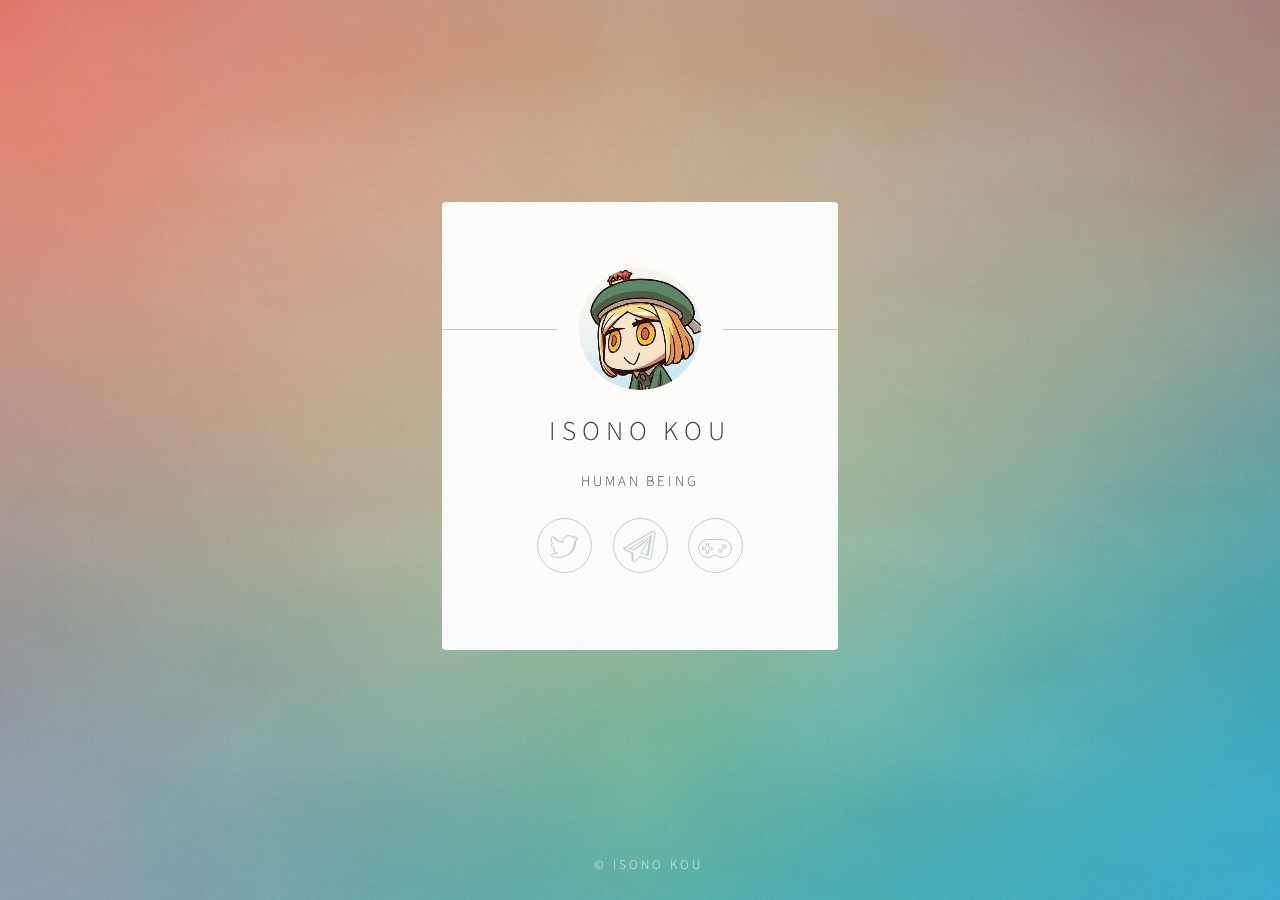
==== commit 2664a2ca: "bug fix" ====
--- a/index.html
+++ b/index.html
@@ -29,9 +29,9 @@
 											
 						<footer>
 							<ul class="icons">
-								<li><a href="https://twitter.com/NyOG_" class="fa-weibo">Twitter</a></li>
+								<li><a href="https://twitter.com/NyOG_" class="fa-twitter">Twitter</a></li>
 								<li><a href="https://telegram.me/nyowog" class="fa-paper-plane-o">Telegram</a></li>
-								<li><a href="mailto:lbfy@maki.im" class="fa-envelope">Email</a></li>
+								<li><a href="http://gbf.maki.im" class="fa-gamepad">GBF?</a></li>
 							</ul>
 						</footer>
 					</section>
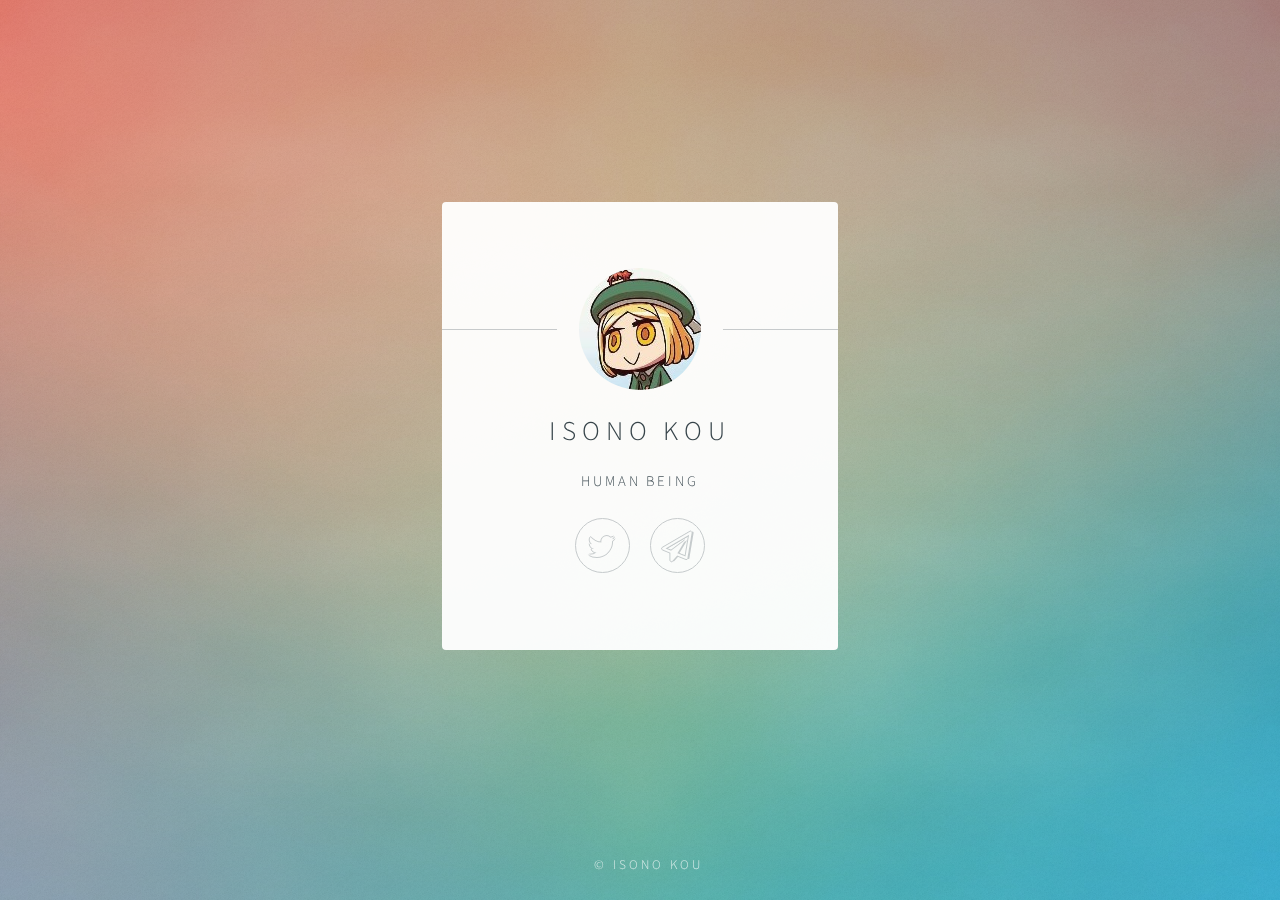
==== commit 7db0ba7a: "push" ====
--- a/index.html
+++ b/index.html
@@ -31,7 +31,6 @@
 							<ul class="icons">
 								<li><a href="https://twitter.com/NyOG_" class="fa-twitter">Twitter</a></li>
 								<li><a href="https://telegram.me/nyowog" class="fa-paper-plane-o">Telegram</a></li>
-								<li><a href="http://gbf.maki.im" class="fa-gamepad">GBF?</a></li>
 							</ul>
 						</footer>
 					</section>
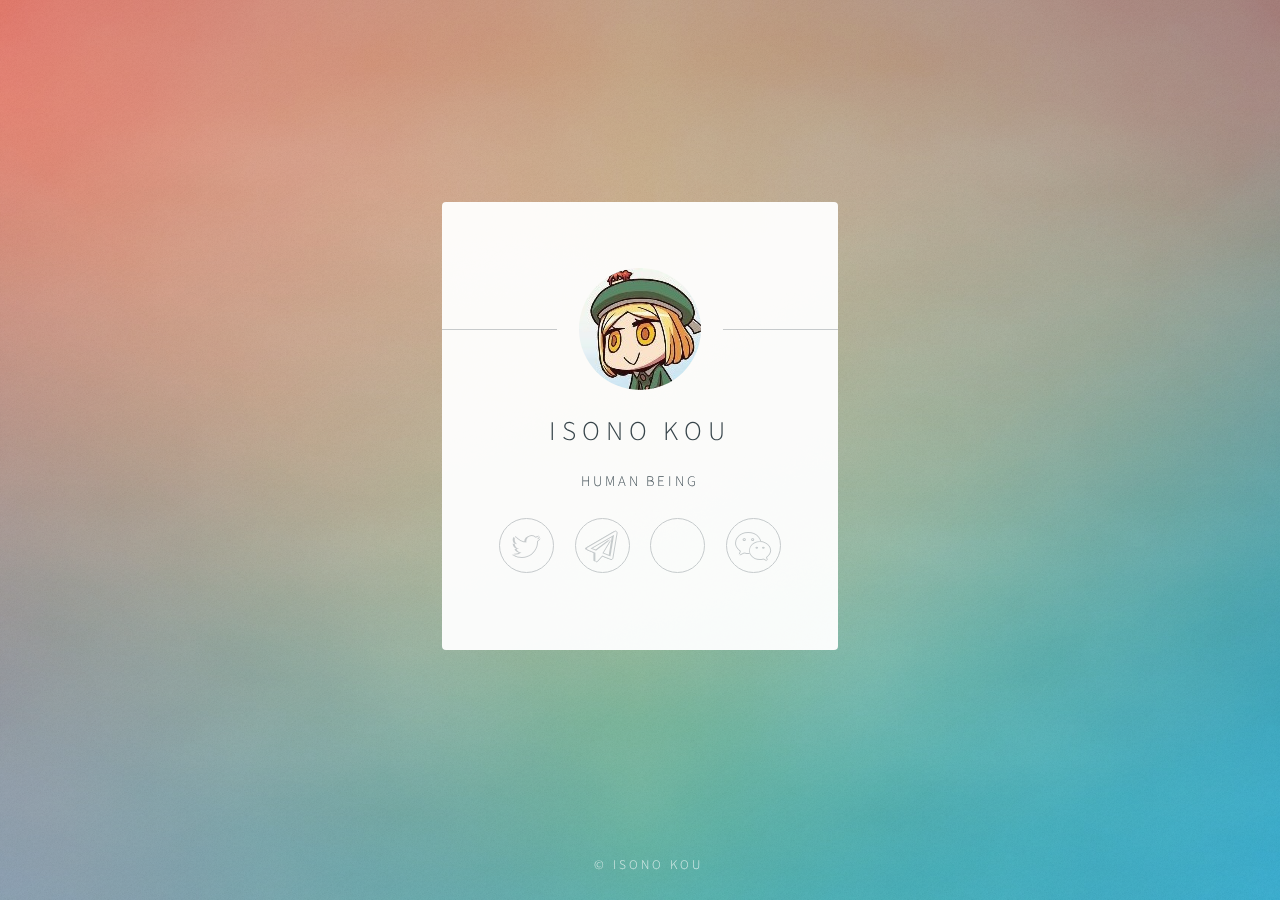
==== commit 4b0e0a4e: "update" ====
--- a/index.html
+++ b/index.html
@@ -31,6 +31,9 @@
 							<ul class="icons">
 								<li><a href="https://twitter.com/NyOG_" class="fa-twitter">Twitter</a></li>
 								<li><a href="https://telegram.me/nyowog" class="fa-paper-plane-o">Telegram</a></li>
+								<li><a href="HTTPS://QR.ALIPAY.COM/FKX03199SKSJBMNMHIYP1B" class="fa-money-bill">Alipay</a></li>
+								<li><a href="wxp://f2f0Ny9lojWtoys__rKt6hoJzZiFg8ZErMfE" class="fa-weixin">WeChat Payment</a></li>
+
 							</ul>
 						</footer>
 					</section>
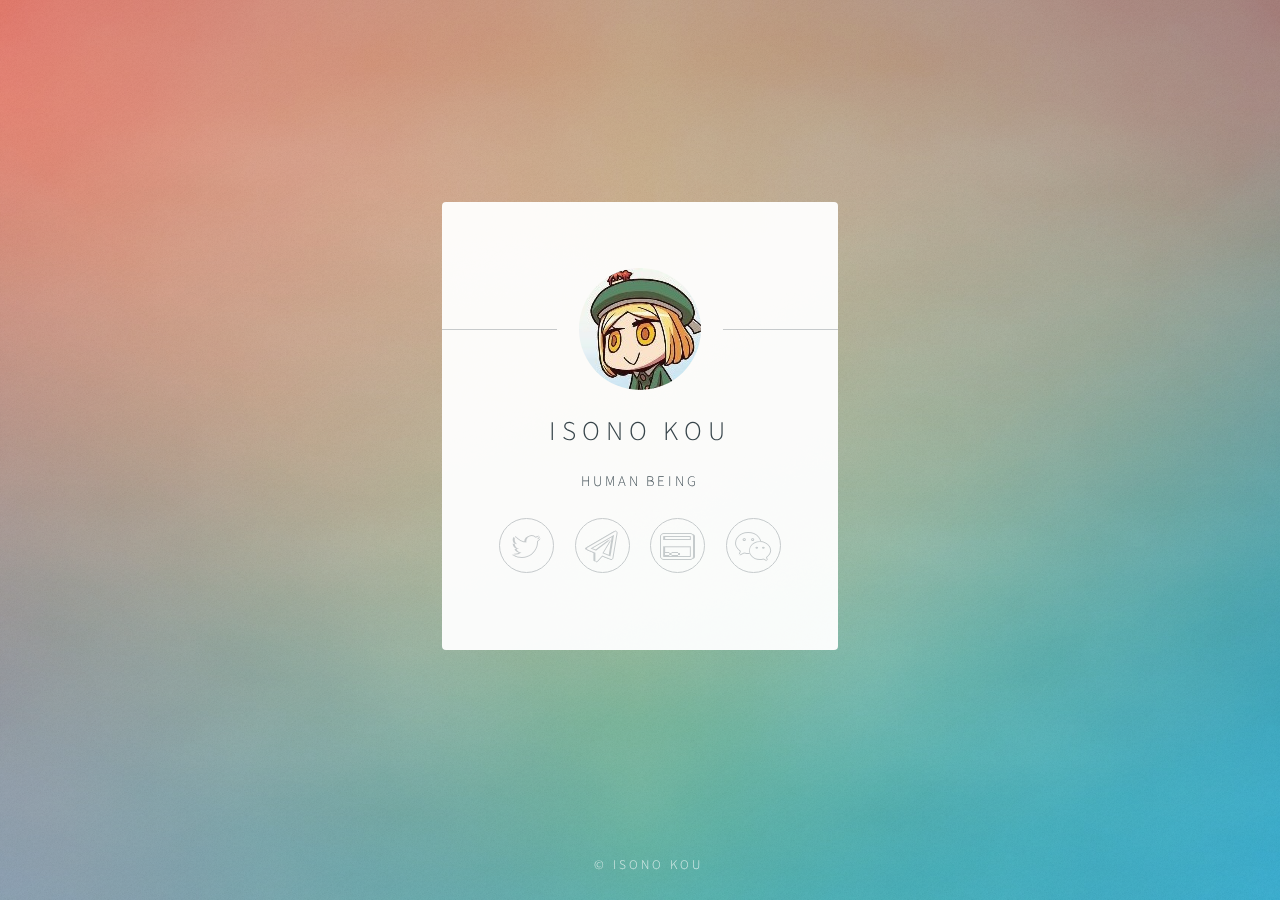
==== commit dbc79219: "update" ====
--- a/index.html
+++ b/index.html
@@ -31,7 +31,7 @@
 							<ul class="icons">
 								<li><a href="https://twitter.com/NyOG_" class="fa-twitter">Twitter</a></li>
 								<li><a href="https://telegram.me/nyowog" class="fa-paper-plane-o">Telegram</a></li>
-								<li><a href="HTTPS://QR.ALIPAY.COM/FKX03199SKSJBMNMHIYP1B" class="fa-money-bill">Alipay</a></li>
+								<li><a href="HTTPS://QR.ALIPAY.COM/FKX03199SKSJBMNMHIYP1B" class="fa-credit-card">Alipay</a></li>
 								<li><a href="wxp://f2f0Ny9lojWtoys__rKt6hoJzZiFg8ZErMfE" class="fa-weixin">WeChat Payment</a></li>
 
 							</ul>
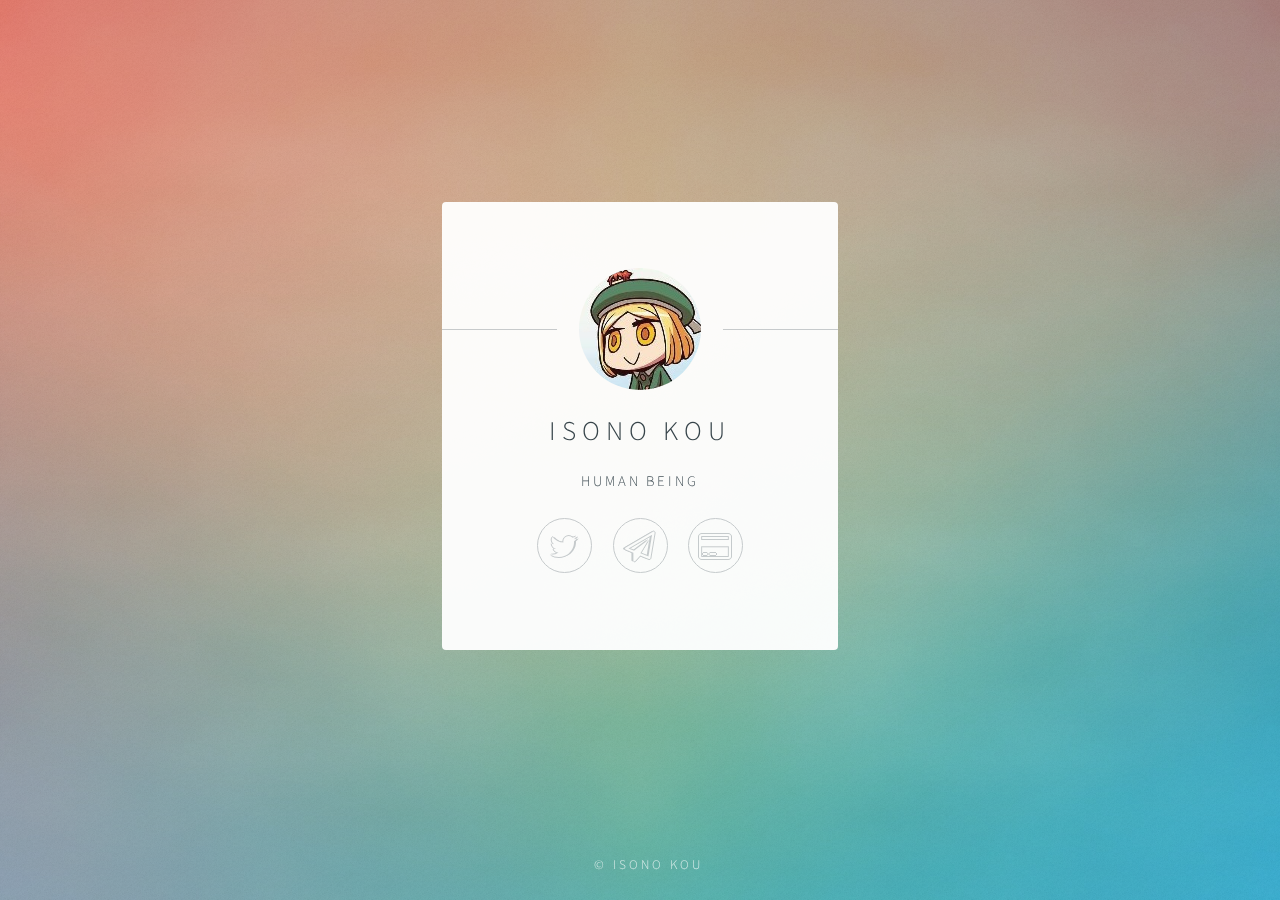
==== commit 249d82e4: "update" ====
--- a/index.html
+++ b/index.html
@@ -32,8 +32,6 @@
 								<li><a href="https://twitter.com/NyOG_" class="fa-twitter">Twitter</a></li>
 								<li><a href="https://telegram.me/nyowog" class="fa-paper-plane-o">Telegram</a></li>
 								<li><a href="HTTPS://QR.ALIPAY.COM/FKX03199SKSJBMNMHIYP1B" class="fa-credit-card">Alipay</a></li>
-								<li><a href="wxp://f2f0Ny9lojWtoys__rKt6hoJzZiFg8ZErMfE" class="fa-weixin">WeChat Payment</a></li>
-
 							</ul>
 						</footer>
 					</section>
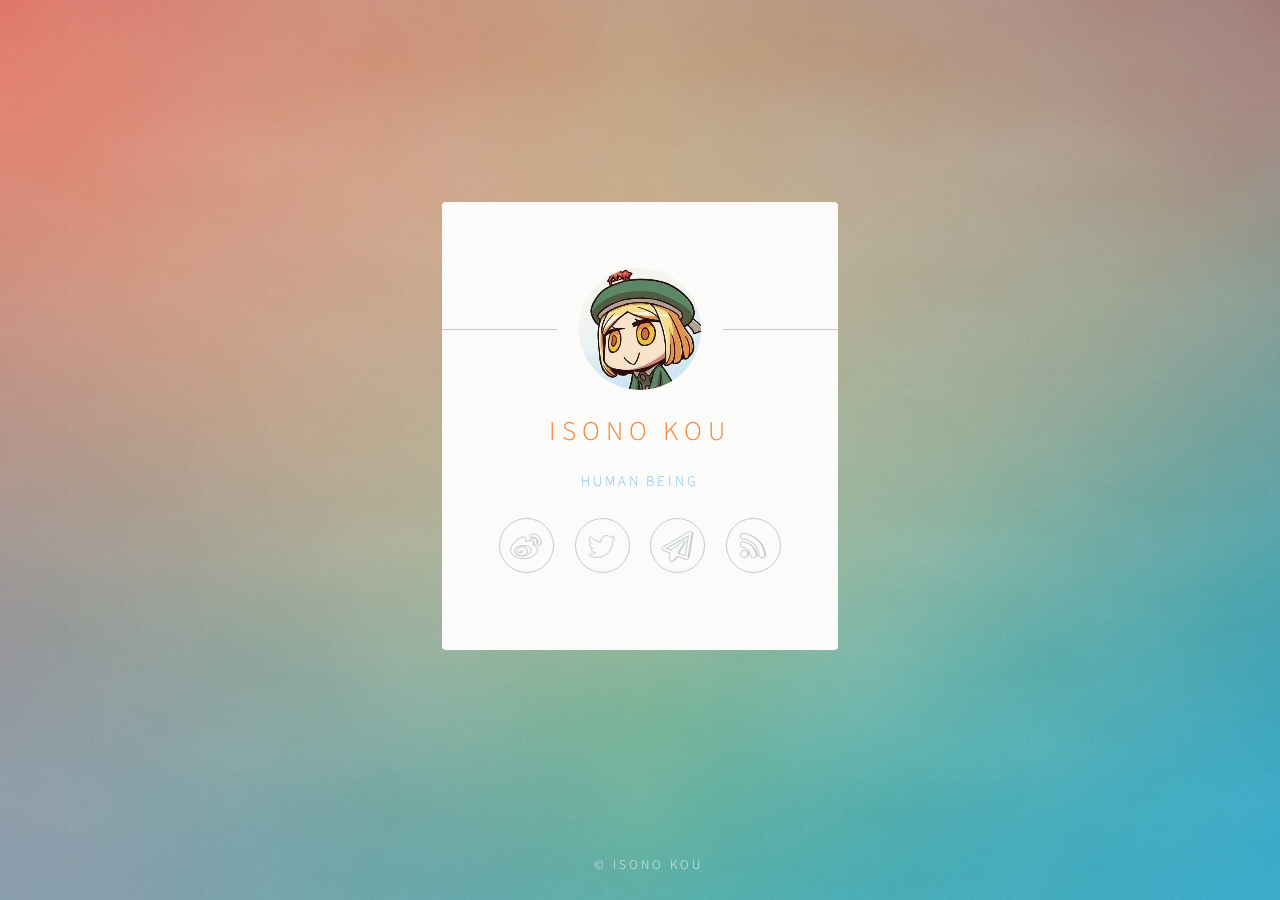
==== commit 64e1bc36: "updated" ====
--- a/index.html
+++ b/index.html
@@ -29,9 +29,10 @@
 											
 						<footer>
 							<ul class="icons">
+								<li><a href="https://weibo.com/1766448904" class="fa-weibo">Weibo</a></li>
 								<li><a href="https://twitter.com/NyOG_" class="fa-twitter">Twitter</a></li>
 								<li><a href="https://telegram.me/nyowog" class="fa-paper-plane-o">Telegram</a></li>
-								<li><a href="HTTPS://QR.ALIPAY.COM/FKX03199SKSJBMNMHIYP1B" class="fa-credit-card">Alipay</a></li>
+								<li><a href="blog/" class="fa-rss">Blog</a></li>
 							</ul>
 						</footer>
 					</section>
--- a/assets/css/main.css
+++ b/assets/css/main.css
@@ -126,7 +126,7 @@
 /* Type */
 
 	body, input, select, textarea {
-		color: #414f57;
+		color: #89c4ed;
 		font-family: "Source Sans Pro", Helvetica, sans-serif;
 		font-size: 14pt;
 		font-weight: 300;
@@ -185,7 +185,7 @@
 	}
 
 	h1, h2, h3, h4, h5, h6 {
-		color: #313f47;
+		color: #fa8333;
 		line-height: 1.5;
 		margin: 0 0 0.75em 0;
 	}
